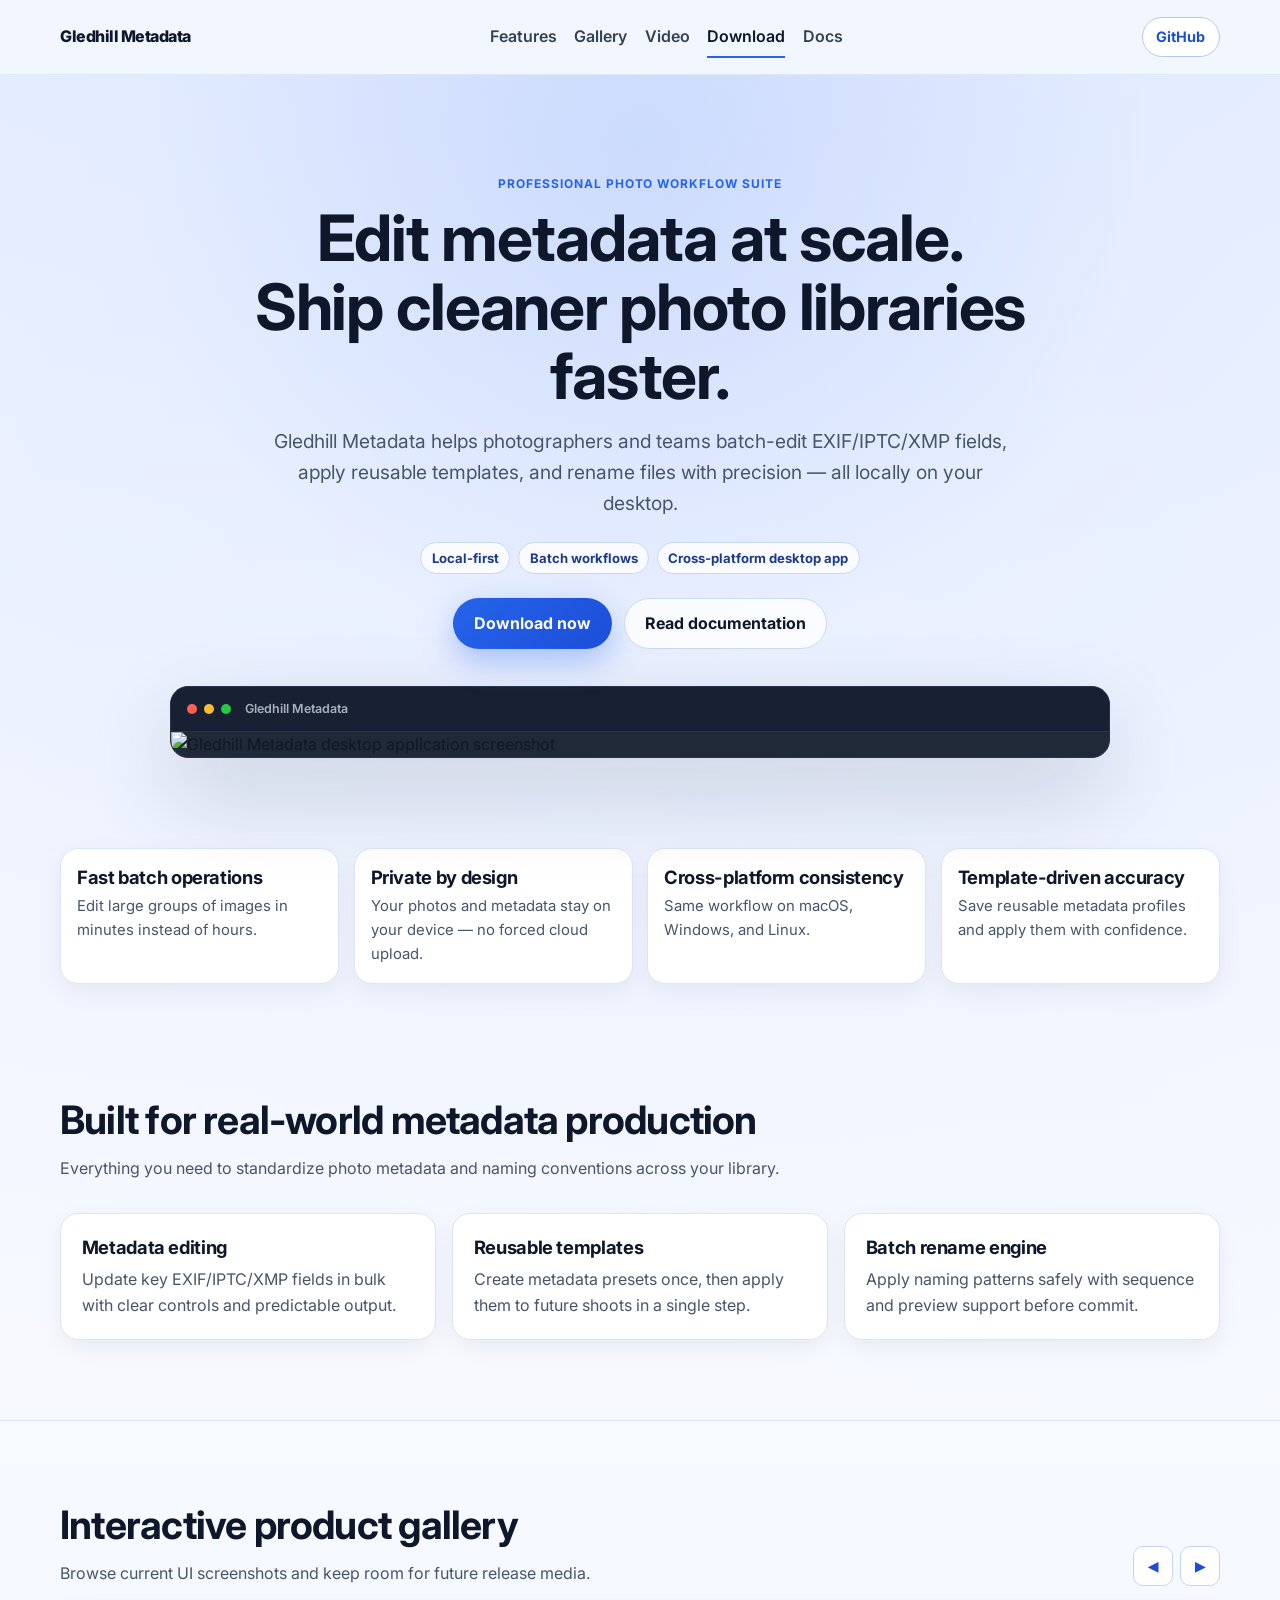
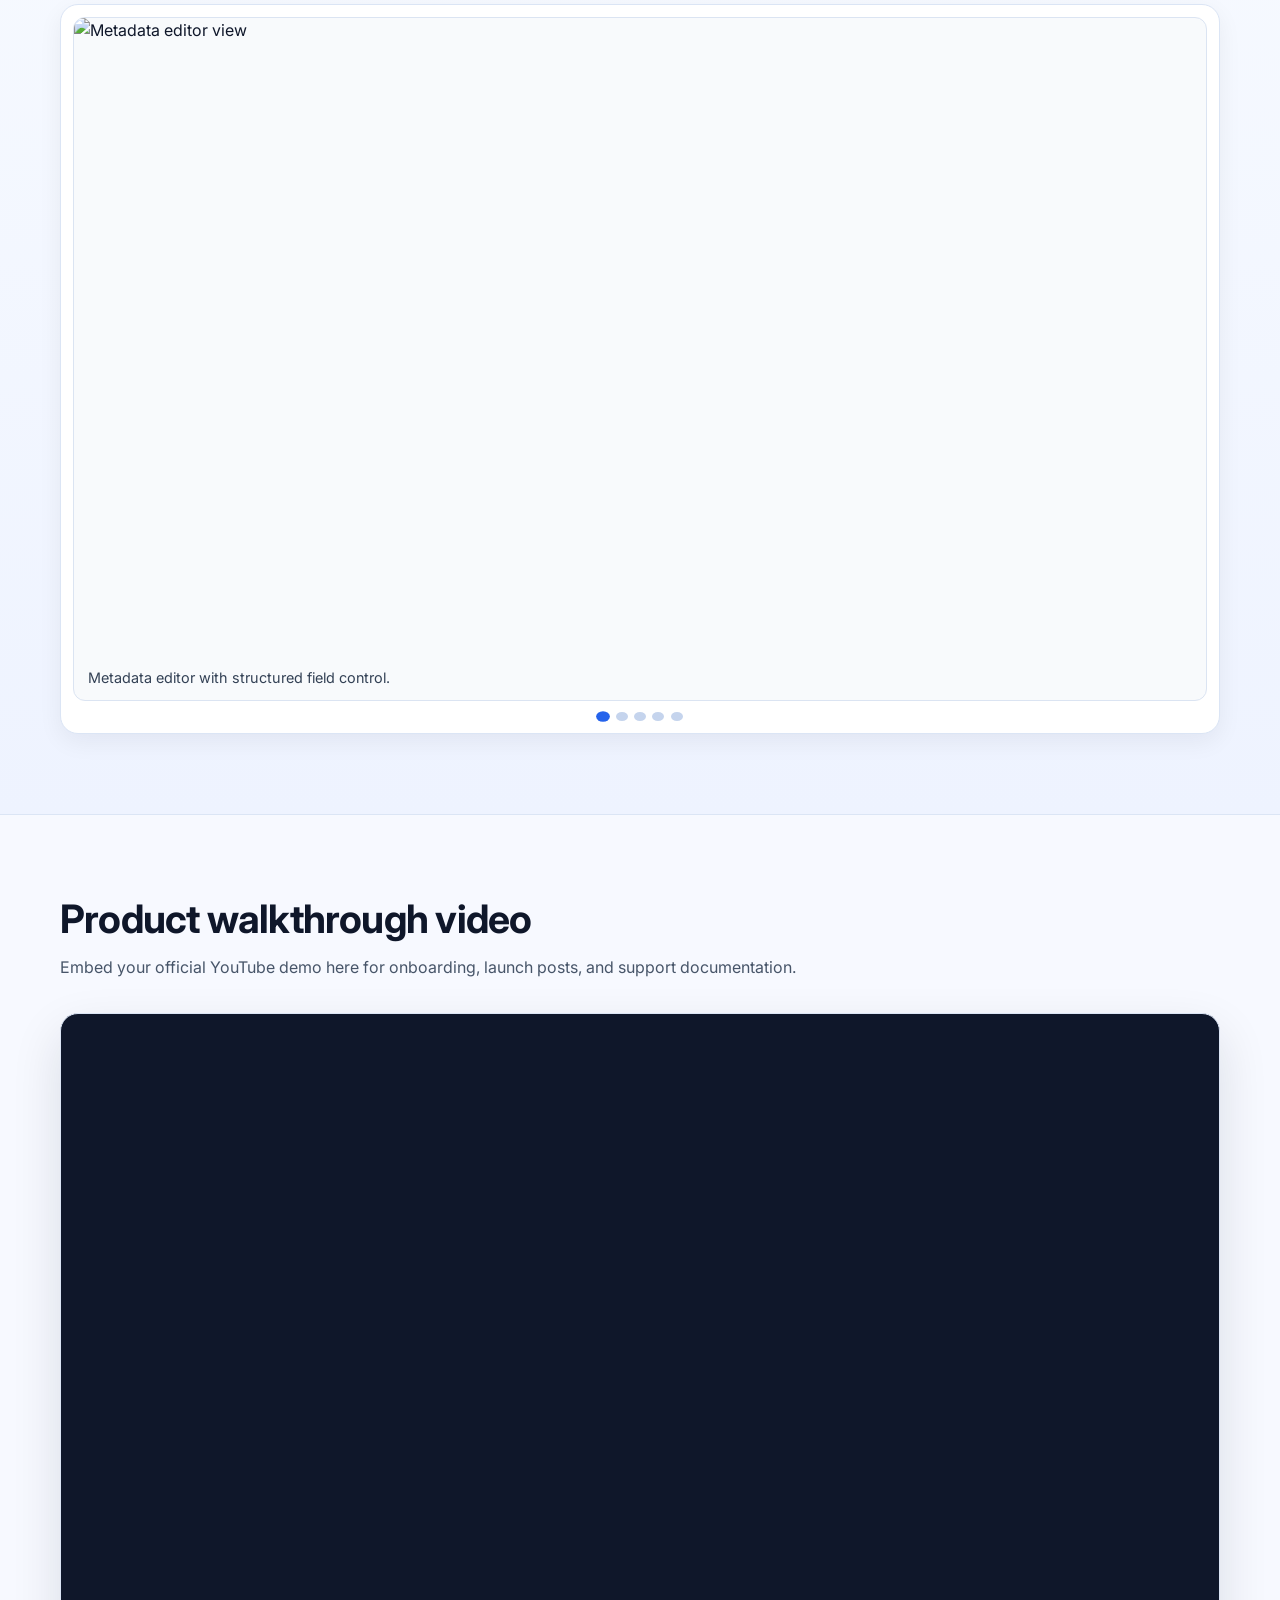
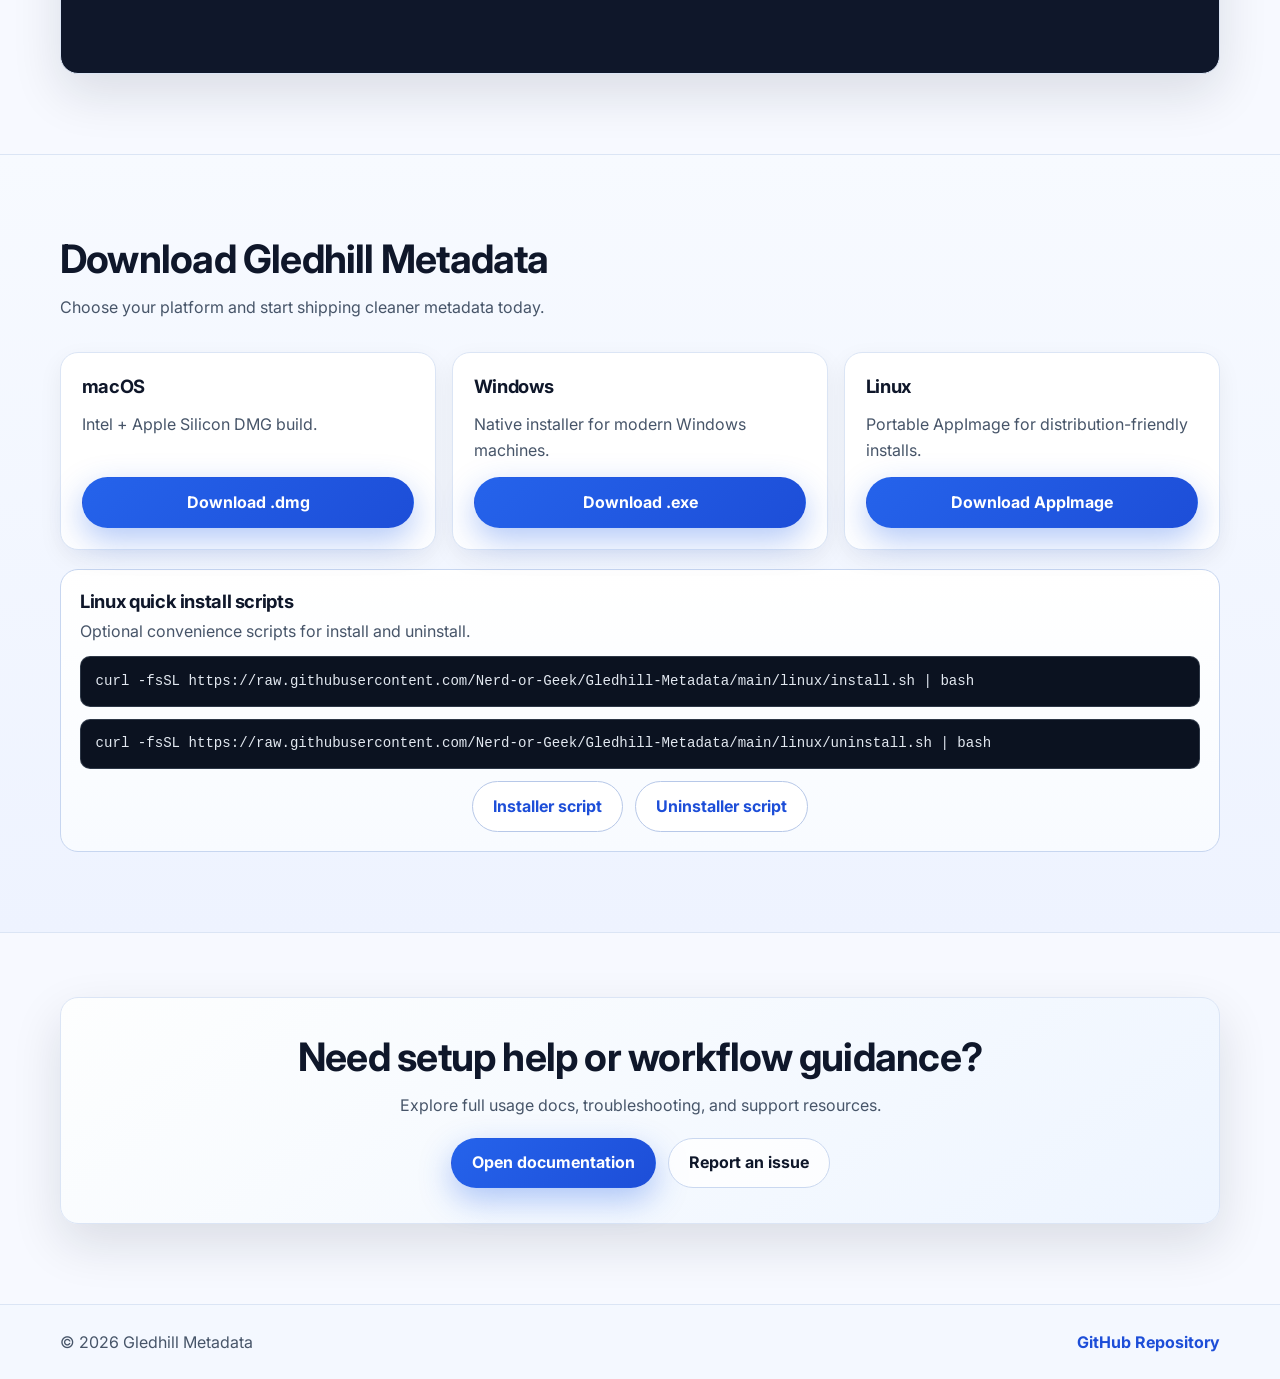
==== index.html @ 779b61c4 "1.6.3" ====
<!doctype html>
<html lang="en">
<head>
  <meta charset="UTF-8" />
  <meta name="viewport" content="width=device-width, initial-scale=1.0" />
  <meta name="description" content="Gledhill Metadata is a premium desktop app to batch edit photo metadata, apply templates, and rename files locally across macOS, Windows, and Linux." />
  <meta name="keywords" content="photo metadata editor, EXIF editor, IPTC, XMP, batch rename, local photo workflow" />
  <meta name="author" content="Gledhill Metadata" />
  <title>Gledhill Metadata — Professional Photo Metadata Workflow</title>
  <meta property="og:title" content="Gledhill Metadata — Professional Photo Metadata Workflow" />
  <meta property="og:description" content="Batch edit metadata, apply reusable templates, and rename photos with confidence. Fast, local-first, and cross-platform." />
  <meta property="og:image" content="https://nerd-or-geek.github.io/Gledhill-Metadata/assets/screenshot-1.PNG" />
  <meta property="og:url" content="https://nerd-or-geek.github.io/Gledhill-Metadata/" />
  <meta property="og:type" content="website" />
  <meta name="twitter:card" content="summary_large_image" />
  <meta name="twitter:title" content="Gledhill Metadata — Professional Photo Metadata Workflow" />
  <meta name="twitter:description" content="Fast batch metadata editing and renaming. No cloud upload. Works locally on your machine." />
  <link rel="canonical" href="https://nerd-or-geek.github.io/Gledhill-Metadata/" />
  <link rel="icon" type="image/x-icon" href="gledhillmetadata/assets/icons/app_logo.ico" />
  <link rel="preconnect" href="https://fonts.googleapis.com" />
  <link rel="preconnect" href="https://fonts.gstatic.com" crossorigin />
  <link href="https://fonts.googleapis.com/css2?family=Inter:wght@400;500;600;700;800&display=swap" rel="stylesheet" />
  <link rel="stylesheet" href="styles.css" />
</head>
<body>
  <header class="site-header">
    <div class="container header-inner">
      <a href="#top" class="brand" aria-label="Gledhill Metadata home">Gledhill Metadata</a>
      <nav class="nav" aria-label="Main navigation">
        <a href="#features">Features</a>
        <a href="#gallery">Gallery</a>
        <a href="#video">Video</a>
        <a href="#download">Download</a>
        <a href="docs.html">Docs</a>
      </nav>
      <a class="btn btn-outline btn-small" href="https://github.com/Nerd-or-Geek/Gledhill-Metadata" target="_blank" rel="noopener noreferrer">GitHub</a>
    </div>
  </header>

  <main id="top">
    <section class="hero">
      <div class="container hero-inner" data-reveal>
        <p class="eyebrow">Professional Photo Workflow Suite</p>
        <h1>Edit metadata at scale.<br/>Ship cleaner photo libraries faster.</h1>
        <p class="hero-tagline">Gledhill Metadata helps photographers and teams batch-edit EXIF/IPTC/XMP fields, apply reusable templates, and rename files with precision — all locally on your desktop.</p>
        <div class="hero-micro-proof" aria-label="Product highlights">
          <span>Local-first</span>
          <span>Batch workflows</span>
          <span>Cross-platform desktop app</span>
        </div>
        <div class="hero-actions">
          <a class="btn btn-primary" href="#download">Download now</a>
          <a class="btn btn-ghost" href="docs.html">Read documentation</a>
        </div>

        <div class="hero-frame" aria-label="Application preview">
          <div class="hero-frame-head">
            <span></span><span></span><span></span>
            <p>Gledhill Metadata</p>
          </div>
          <img src="assets/screenshot-1.PNG" alt="Gledhill Metadata desktop application screenshot" />
        </div>
      </div>
    </section>

    <section class="section trust-band">
      <div class="container trust-grid" data-reveal>
        <article class="trust-card">
          <h3>Fast batch operations</h3>
          <p>Edit large groups of images in minutes instead of hours.</p>
        </article>
        <article class="trust-card">
          <h3>Private by design</h3>
          <p>Your photos and metadata stay on your device — no forced cloud upload.</p>
        </article>
        <article class="trust-card">
          <h3>Cross-platform consistency</h3>
          <p>Same workflow on macOS, Windows, and Linux.</p>
        </article>
        <article class="trust-card">
          <h3>Template-driven accuracy</h3>
          <p>Save reusable metadata profiles and apply them with confidence.</p>
        </article>
      </div>
    </section>

    <section id="features" class="section">
      <div class="container" data-reveal>
        <h2>Built for real-world metadata production</h2>
        <p class="section-intro">Everything you need to standardize photo metadata and naming conventions across your library.</p>
        <div class="grid cards-3">
          <article class="card">
            <h3>Metadata editing</h3>
            <p>Update key EXIF/IPTC/XMP fields in bulk with clear controls and predictable output.</p>
          </article>
          <article class="card">
            <h3>Reusable templates</h3>
            <p>Create metadata presets once, then apply them to future shoots in a single step.</p>
          </article>
          <article class="card">
            <h3>Batch rename engine</h3>
            <p>Apply naming patterns safely with sequence and preview support before commit.</p>
          </article>
        </div>
      </div>
    </section>

    <section id="gallery" class="section section-alt">
      <div class="container" data-reveal>
        <div class="section-heading-row">
          <div>
            <h2>Interactive product gallery</h2>
            <p class="section-intro left">Browse current UI screenshots and keep room for future release media.</p>
          </div>
          <div class="gallery-controls" aria-label="Gallery controls">
            <button class="gallery-nav" type="button" data-gallery-prev aria-label="Previous screenshot">◀</button>
            <button class="gallery-nav" type="button" data-gallery-next aria-label="Next screenshot">▶</button>
          </div>
        </div>

        <div class="gallery" data-gallery>
          <div class="gallery-track" data-gallery-track>
            <figure class="gallery-slide is-active" data-gallery-slide>
              <img src="assets/screenshot-1.PNG" alt="Metadata editor view" loading="lazy" />
              <figcaption>Metadata editor with structured field control.</figcaption>
            </figure>
            <figure class="gallery-slide" data-gallery-slide>
              <img src="assets/screenshot-2.PNG" alt="Batch rename view" loading="lazy" />
              <figcaption>Batch rename workflow with predictable naming output.</figcaption>
            </figure>
            <figure class="gallery-slide" data-gallery-slide>
              <img src="assets/screenshot-3.PNG" alt="Template workflow view" loading="lazy" />
              <figcaption>Template-based metadata application for repeatable results.</figcaption>
            </figure>
            <figure class="gallery-slide" data-gallery-slide>
              <img src="https://placehold.co/1280x720/eef2ff/3b82f6?text=Future+Screenshot+01" alt="Future screenshot placeholder one" loading="lazy" />
              <figcaption>Placeholder: upcoming feature preview.</figcaption>
            </figure>
            <figure class="gallery-slide" data-gallery-slide>
              <img src="https://placehold.co/1280x720/f8fafc/64748b?text=Future+Screenshot+02" alt="Future screenshot placeholder two" loading="lazy" />
              <figcaption>Placeholder: future release notes visual.</figcaption>
            </figure>
          </div>
          <div class="gallery-dots" data-gallery-dots aria-label="Gallery slide indicators"></div>
        </div>
      </div>
    </section>

    <section id="video" class="section">
      <div class="container" data-reveal>
        <h2>Product walkthrough video</h2>
        <p class="section-intro">Embed your official YouTube demo here for onboarding, launch posts, and support documentation.</p>
        <div class="video-frame">
          <iframe
            src="https://www.youtube-nocookie.com/embed/dQw4w9WgXcQ"
            title="Gledhill Metadata video walkthrough"
            loading="lazy"
            allow="accelerometer; autoplay; clipboard-write; encrypted-media; gyroscope; picture-in-picture; web-share"
            referrerpolicy="strict-origin-when-cross-origin"
            allowfullscreen></iframe>
        </div>
      </div>
    </section>

    <section id="download" class="section section-alt">
      <div class="container" data-reveal>
        <h2>Download Gledhill Metadata</h2>
        <p class="section-intro">Choose your platform and start shipping cleaner metadata today.</p>

        <div class="grid download-grid">
          <article class="download-card">
            <h3>macOS</h3>
            <p>Intel + Apple Silicon DMG build.</p>
            <a class="btn btn-primary" href="downloads/Gledhill-studio-mac.dmg" download>Download .dmg</a>
          </article>
          <article class="download-card">
            <h3>Windows</h3>
            <p>Native installer for modern Windows machines.</p>
            <a class="btn btn-primary" href="downloads/Gledhill-Metadata-windows.exe" download>Download .exe</a>
          </article>
          <article class="download-card">
            <h3>Linux</h3>
            <p>Portable AppImage for distribution-friendly installs.</p>
            <a class="btn btn-primary" href="downloads/Gledhill_Metadata-x86_64.AppImage" download>Download AppImage</a>
          </article>
        </div>

        <div class="linux-install-box">
          <h3>Linux quick install scripts</h3>
          <p>Optional convenience scripts for install and uninstall.</p>
          <pre class="code-block"><code>curl -fsSL https://raw.githubusercontent.com/Nerd-or-Geek/Gledhill-Metadata/main/linux/install.sh | bash</code></pre>
          <pre class="code-block"><code>curl -fsSL https://raw.githubusercontent.com/Nerd-or-Geek/Gledhill-Metadata/main/linux/uninstall.sh | bash</code></pre>
          <div class="hero-actions">
            <a class="btn btn-outline" href="https://raw.githubusercontent.com/Nerd-or-Geek/Gledhill-Metadata/main/linux/install.sh" target="_blank" rel="noopener noreferrer">Installer script</a>
            <a class="btn btn-outline" href="https://raw.githubusercontent.com/Nerd-or-Geek/Gledhill-Metadata/main/linux/uninstall.sh" target="_blank" rel="noopener noreferrer">Uninstaller script</a>
          </div>
        </div>
      </div>
    </section>

    <section class="section cta-section">
      <div class="container cta-inner" data-reveal>
        <h2>Need setup help or workflow guidance?</h2>
        <p>Explore full usage docs, troubleshooting, and support resources.</p>
        <div class="hero-actions">
          <a class="btn btn-primary" href="docs.html">Open documentation</a>
          <a class="btn btn-ghost" href="https://github.com/Nerd-or-Geek/Gledhill-Metadata/issues" target="_blank" rel="noopener noreferrer">Report an issue</a>
        </div>
      </div>
    </section>
  </main>

  <footer class="site-footer">
    <div class="container footer-inner">
      <p>&copy; <span id="year"></span> Gledhill Metadata</p>
      <a href="https://github.com/Nerd-or-Geek/Gledhill-Metadata" target="_blank" rel="noopener noreferrer">GitHub Repository</a>
    </div>
  </footer>

  <script src="script.js"></script>
</body>
</html>
---- styles.css ----
:root {
  --bg: #f7f9ff;
  --bg-alt: #eef3ff;
  --surface: #ffffff;
  --surface-soft: #f8fbff;
  --text: #0f172a;
  --muted: #475569;
  --primary: #2563eb;
  --primary-hover: #1d4ed8;
  --ring: rgba(37, 99, 235, 0.3);
  --border: #dbe5f5;
  --shadow-sm: 0 8px 24px rgba(15, 23, 42, 0.06);
  --shadow: 0 20px 50px rgba(15, 23, 42, 0.12);
  --shadow-lg: 0 36px 90px rgba(15, 23, 42, 0.16);
  --radius: 18px;
  --radius-sm: 12px;
  --container: 1160px;
}

* {
  box-sizing: border-box;
}

html,
body {
  margin: 0;
  padding: 0;
}

html {
  scroll-behavior: smooth;
}

body {
  font-family: Inter, -apple-system, BlinkMacSystemFont, "Segoe UI", Roboto, Arial, sans-serif;
  background: radial-gradient(circle at 20% -10%, #dce7ff 0, transparent 35%),
    radial-gradient(circle at 90% 0%, #e8efff 0, transparent 30%),
    var(--bg);
  color: var(--text);
  line-height: 1.6;
}

a {
  color: inherit;
  text-decoration: none;
}

a:focus-visible,
button:focus-visible {
  outline: 3px solid var(--ring);
  outline-offset: 2px;
}

img {
  max-width: 100%;
  display: block;
}

.container {
  width: min(var(--container), calc(100% - 2rem));
  margin: 0 auto;
}

.section {
  padding: 5rem 0;
}

.section-alt {
  background: linear-gradient(180deg, #f7faff 0%, #eef3ff 100%);
  border-block: 1px solid var(--border);
}

.eyebrow {
  margin: 0 0 0.6rem;
  color: var(--primary);
  font-weight: 700;
  text-transform: uppercase;
  letter-spacing: 0.08em;
  font-size: 0.75rem;
}

h1,
h2,
h3 {
  margin: 0;
  letter-spacing: -0.02em;
}

h1 {
  font-size: clamp(2.2rem, 5.5vw, 4rem);
  line-height: 1.08;
}

h2 {
  font-size: clamp(1.7rem, 3.6vw, 2.45rem);
  line-height: 1.2;
  margin-bottom: 0.8rem;
}

h3 {
  font-size: 1.15rem;
  line-height: 1.35;
}

p {
  margin: 0;
  color: var(--muted);
}

.section-intro {
  max-width: 760px;
  margin: 0 0 2rem;
}

.section-intro.left {
  margin-bottom: 0;
}

.site-header {
  position: sticky;
  top: 0;
  z-index: 40;
  backdrop-filter: blur(10px);
  background: rgba(247, 249, 255, 0.78);
  border-bottom: 1px solid rgba(219, 229, 245, 0.85);
}

.header-inner {
  min-height: 74px;
  display: flex;
  align-items: center;
  justify-content: space-between;
  gap: 1rem;
}

.brand {
  font-weight: 800;
  letter-spacing: -0.03em;
}

.nav {
  display: flex;
  align-items: center;
  gap: 1.1rem;
}

.nav a {
  position: relative;
  color: #334155;
  font-weight: 600;
  padding: 0.4rem 0;
}

.nav a::after {
  content: "";
  position: absolute;
  left: 0;
  right: 0;
  bottom: -2px;
  height: 2px;
  background: var(--primary);
  transform: scaleX(0);
  transform-origin: left;
  transition: transform 0.25s ease;
}

.nav a:hover,
.nav a.active {
  color: #0f172a;
}

.nav a:hover::after,
.nav a.active::after {
  transform: scaleX(1);
}

.btn {
  border: 1px solid transparent;
  border-radius: 999px;
  display: inline-flex;
  align-items: center;
  justify-content: center;
  gap: 0.45rem;
  font-weight: 700;
  cursor: pointer;
  transition: transform 0.2s ease, box-shadow 0.25s ease, background 0.25s ease, color 0.25s ease, border-color 0.25s ease;
}

.btn:hover {
  transform: translateY(-2px);
}

.btn:active {
  transform: translateY(0);
}

.btn-primary,
.btn-ghost,
.btn-outline {
  min-height: 44px;
  padding: 0.72rem 1.25rem;
}

.btn-primary {
  color: #fff;
  background: linear-gradient(135deg, #2563eb 0%, #1d4ed8 100%);
  box-shadow: 0 12px 32px rgba(37, 99, 235, 0.35);
}

.btn-primary:hover {
  box-shadow: 0 20px 36px rgba(37, 99, 235, 0.42);
}

.btn-ghost {
  color: #0f172a;
  border-color: #cad8f0;
  background: rgba(255, 255, 255, 0.8);
}

.btn-ghost:hover {
  border-color: #9db7e8;
  background: #fff;
}

.btn-outline {
  color: #1d4ed8;
  border-color: #b7c8e8;
  background: #fff;
}

.btn-outline:hover {
  border-color: #8aacdf;
  background: #f7faff;
}

.btn-small {
  min-height: 36px;
  padding: 0.45rem 0.85rem;
  font-size: 0.9rem;
}

.hero {
  padding: 6.2rem 0 4.2rem;
  position: relative;
}

.hero::before {
  content: "";
  position: absolute;
  inset: 0;
  background: radial-gradient(circle at 50% 10%, rgba(37, 99, 235, 0.12) 0%, transparent 55%);
  pointer-events: none;
}

.hero-inner {
  position: relative;
  z-index: 1;
  text-align: center;
  max-width: 940px;
}

.hero-tagline {
  margin: 1rem auto 1.5rem;
  max-width: 760px;
  font-size: clamp(1rem, 2vw, 1.2rem);
}

.hero-micro-proof {
  display: flex;
  justify-content: center;
  flex-wrap: wrap;
  gap: 0.5rem;
  margin-bottom: 1.5rem;
}

.hero-micro-proof span {
  border: 1px solid #c9d8f2;
  border-radius: 999px;
  background: rgba(255, 255, 255, 0.78);
  color: #1e3a8a;
  font-size: 0.82rem;
  font-weight: 700;
  padding: 0.28rem 0.65rem;
}

.hero-actions {
  display: flex;
  flex-wrap: wrap;
  justify-content: center;
  gap: 0.75rem;
}

.hero-frame {
  margin-top: 2.3rem;
  border: 1px solid #2a3347;
  border-radius: var(--radius);
  overflow: hidden;
  box-shadow: var(--shadow-lg);
  background: #1f2937;
  text-align: left;
}

.hero-frame-head {
  display: flex;
  align-items: center;
  gap: 0.45rem;
  padding: 0.75rem 1rem;
  background: #182133;
  border-bottom: 1px solid rgba(255, 255, 255, 0.08);
}

.hero-frame-head span {
  width: 10px;
  height: 10px;
  border-radius: 50%;
}

.hero-frame-head span:nth-child(1) { background: #ff5f57; }
.hero-frame-head span:nth-child(2) { background: #febc2e; }
.hero-frame-head span:nth-child(3) { background: #28c840; }

.hero-frame-head p {
  margin-left: 0.4rem;
  color: rgba(226, 232, 240, 0.72);
  font-size: 0.78rem;
  font-weight: 600;
}

.trust-band {
  padding-top: 1.4rem;
  padding-bottom: 2rem;
}

.trust-grid {
  display: grid;
  grid-template-columns: repeat(4, minmax(0, 1fr));
  gap: 0.9rem;
}

.trust-card,
.card,
.download-card,
.doc-card,
.doc-section,
.doc-sidebar {
  background: var(--surface);
  border: 1px solid var(--border);
  border-radius: var(--radius);
  box-shadow: var(--shadow-sm);
}

.trust-card {
  padding: 1rem;
}

.trust-card p {
  margin-top: 0.35rem;
  font-size: 0.93rem;
}

.grid {
  display: grid;
  gap: 1rem;
}

.cards-3 {
  grid-template-columns: repeat(3, minmax(0, 1fr));
}

.card {
  padding: 1.3rem;
  transition: transform 0.25s ease, box-shadow 0.25s ease;
}

.card:hover {
  transform: translateY(-4px);
  box-shadow: var(--shadow);
}

.card p {
  margin-top: 0.45rem;
}

.section-heading-row {
  display: flex;
  align-items: flex-end;
  justify-content: space-between;
  gap: 1rem;
  margin-bottom: 1.1rem;
}

.gallery-controls {
  display: flex;
  gap: 0.45rem;
}

.gallery-nav {
  width: 40px;
  height: 40px;
  border-radius: 10px;
  border: 1px solid #c6d5ef;
  background: #fff;
  color: #1d4ed8;
  font-weight: 800;
  cursor: pointer;
  transition: background 0.2s ease, transform 0.2s ease;
}

.gallery-nav:hover {
  background: #eef4ff;
  transform: translateY(-1px);
}

.gallery {
  border: 1px solid var(--border);
  border-radius: var(--radius);
  padding: 0.75rem;
  background: #fff;
  box-shadow: var(--shadow-sm);
}

.gallery-track {
  position: relative;
  min-height: 280px;
}

.gallery-slide {
  margin: 0;
  display: none;
  border-radius: calc(var(--radius) - 6px);
  overflow: hidden;
  background: #f8fafc;
  border: 1px solid #dbe4f2;
}

.gallery-slide.is-active {
  display: block;
  animation: fadeSlideIn 0.45s ease;
}

.gallery-slide img {
  width: 100%;
  aspect-ratio: 16 / 9;
  object-fit: cover;
}

.gallery-slide figcaption {
  padding: 0.7rem 0.9rem;
  font-size: 0.9rem;
  color: #334155;
}

.gallery-dots {
  display: flex;
  justify-content: center;
  flex-wrap: wrap;
  gap: 0.4rem;
  margin-top: 0.7rem;
}

.gallery-dot {
  width: 9px;
  height: 9px;
  border-radius: 50%;
  border: none;
  background: #c5d4ed;
  cursor: pointer;
  transition: transform 0.2s ease, background 0.2s ease;
}

.gallery-dot.is-active {
  background: #2563eb;
  transform: scale(1.15);
}

.video-frame {
  border: 1px solid var(--border);
  border-radius: var(--radius);
  overflow: hidden;
  box-shadow: var(--shadow);
  background: #0f172a;
}

.video-frame iframe {
  width: 100%;
  aspect-ratio: 16 / 9;
  border: 0;
}

.download-grid {
  grid-template-columns: repeat(3, minmax(0, 1fr));
  margin-bottom: 1.2rem;
}

.download-card {
  padding: 1.3rem;
  display: flex;
  flex-direction: column;
  gap: 0.85rem;
}

.download-card .btn {
  margin-top: auto;
}

.linux-install-box {
  border: 1px solid #c7d6f0;
  background: linear-gradient(180deg, #ffffff 0%, #f8fbff 100%);
  border-radius: var(--radius);
  padding: 1.2rem;
}

.linux-install-box h3 {
  margin-bottom: 0.3rem;
}

.code-block {
  margin: 0.75rem 0;
  padding: 0.8rem 0.9rem;
  border-radius: 10px;
  background: #0b1220;
  color: #e2e8f0;
  overflow-x: auto;
  border: 1px solid rgba(148, 163, 184, 0.25);
}

.code-block code {
  font-family: ui-monospace, SFMono-Regular, Menlo, Monaco, Consolas, "Liberation Mono", "Courier New", monospace;
  font-size: 0.88rem;
}

.cta-section {
  padding-top: 4rem;
}

.cta-inner {
  text-align: center;
  border: 1px solid var(--border);
  border-radius: var(--radius);
  background: linear-gradient(145deg, #fdfefe 0%, #eef5ff 100%);
  box-shadow: var(--shadow);
  padding: 2.2rem 1.2rem;
}

.cta-inner p {
  max-width: 680px;
  margin: 0.45rem auto 1.2rem;
}

.doc-hero {
  padding: 5.8rem 0 3.4rem;
  position: relative;
}

.doc-hero::before {
  content: "";
  position: absolute;
  inset: 0;
  background: radial-gradient(circle at 70% 0%, rgba(37, 99, 235, 0.11) 0%, transparent 50%);
  pointer-events: none;
}

.doc-hero-inner {
  max-width: 900px;
  text-align: center;
  position: relative;
  z-index: 1;
}

.doc-layout {
  display: grid;
  grid-template-columns: 260px minmax(0, 1fr);
  gap: 1.4rem;
  align-items: start;
}

.doc-sidebar {
  position: sticky;
  top: 92px;
  padding: 0.9rem;
}

.doc-sidebar nav {
  display: grid;
  gap: 0.35rem;
}

.doc-sidebar a {
  border-radius: 10px;
  padding: 0.5rem 0.65rem;
  color: #334155;
  font-weight: 600;
  transition: background 0.2s ease, color 0.2s ease;
}

.doc-sidebar a:hover {
  background: #ecf3ff;
  color: #1d4ed8;
}

.doc-content {
  display: grid;
  gap: 1rem;
}

.doc-section {
  padding: 1.5rem;
  scroll-margin-top: 92px;
}

.doc-section > p {
  margin-bottom: 1rem;
}

.doc-grid {
  display: grid;
  grid-template-columns: repeat(2, minmax(0, 1fr));
  gap: 0.8rem;
}

.doc-card {
  padding: 1rem;
}

.doc-card p {
  margin-top: 0.35rem;
}

.doc-callout {
  margin-top: 1rem;
  border: 1px solid #c5d7f5;
  border-left: 4px solid #2563eb;
  border-radius: 10px;
  background: #eff5ff;
  padding: 0.85rem 0.9rem;
}

.doc-steps,
.doc-list {
  margin: 0.9rem 0 0;
  padding-left: 1.2rem;
  color: #334155;
}

.doc-steps li,
.doc-list li {
  margin-bottom: 0.42rem;
}

.doc-media-grid {
  display: grid;
  grid-template-columns: repeat(3, minmax(0, 1fr));
  gap: 0.75rem;
}

.doc-media-item {
  margin: 0;
  border: 1px solid #d5e1f4;
  border-radius: 12px;
  overflow: hidden;
  background: #fff;
  transition: transform 0.2s ease, box-shadow 0.25s ease;
}

.doc-media-item:hover {
  transform: translateY(-2px);
  box-shadow: var(--shadow-sm);
}

.doc-media-item img {
  width: 100%;
  aspect-ratio: 16 / 10;
  object-fit: cover;
}

.doc-faq {
  margin-top: 0.7rem;
  border: 1px solid #d5e1f4;
  border-radius: 12px;
  background: #f9fbff;
  padding: 0.9rem;
}

.doc-faq summary {
  cursor: pointer;
  font-weight: 700;
  color: #0f172a;
}

.doc-faq p {
  margin-top: 0.65rem;
}

.site-footer {
  border-top: 1px solid var(--border);
  background: #f4f8ff;
}

.footer-inner {
  min-height: 74px;
  display: flex;
  align-items: center;
  justify-content: space-between;
  gap: 1rem;
}

.footer-inner a {
  color: #1d4ed8;
  font-weight: 700;
}

[data-reveal] {
  opacity: 0;
  transform: translateY(24px);
  transition: opacity 0.55s ease, transform 0.55s ease;
}

[data-reveal].is-visible {
  opacity: 1;
  transform: translateY(0);
}

@keyframes fadeSlideIn {
  from {
    opacity: 0;
    transform: translateX(10px);
  }
  to {
    opacity: 1;
    transform: translateX(0);
  }
}

@media (max-width: 1050px) {
  .cards-3,
  .download-grid,
  .doc-media-grid {
    grid-template-columns: repeat(2, minmax(0, 1fr));
  }

  .trust-grid {
    grid-template-columns: repeat(2, minmax(0, 1fr));
  }
}

@media (max-width: 900px) {
  .doc-layout {
    grid-template-columns: 1fr;
  }

  .doc-sidebar {
    position: static;
  }

  .doc-sidebar nav {
    grid-template-columns: repeat(2, minmax(0, 1fr));
  }

  .section-heading-row {
    flex-direction: column;
    align-items: flex-start;
  }
}

@media (max-width: 760px) {
  .header-inner {
    flex-wrap: wrap;
    justify-content: center;
    padding: 0.9rem 0;
    min-height: auto;
  }

  .nav {
    flex-wrap: wrap;
    justify-content: center;
    width: 100%;
  }

  .section {
    padding: 3.6rem 0;
  }

  .cards-3,
  .download-grid,
  .trust-grid,
  .doc-grid,
  .doc-media-grid,
  .doc-sidebar nav {
    grid-template-columns: 1fr;
  }

  .hero {
    padding-top: 5rem;
  }

  .hero-tagline {
    max-width: 95%;
  }

  .cta-inner {
    padding: 1.7rem 1rem;
  }

  .footer-inner {
    flex-direction: column;
    justify-content: center;
    min-height: auto;
    padding: 0.8rem 0;
  }
}

@media (prefers-reduced-motion: reduce) {
  *,
  *::before,
  *::after {
    animation-duration: 0.01ms !important;
    animation-iteration-count: 1 !important;
    transition-duration: 0.01ms !important;
    scroll-behavior: auto !important;
  }

  [data-reveal] {
    opacity: 1;
    transform: none;
  }
}
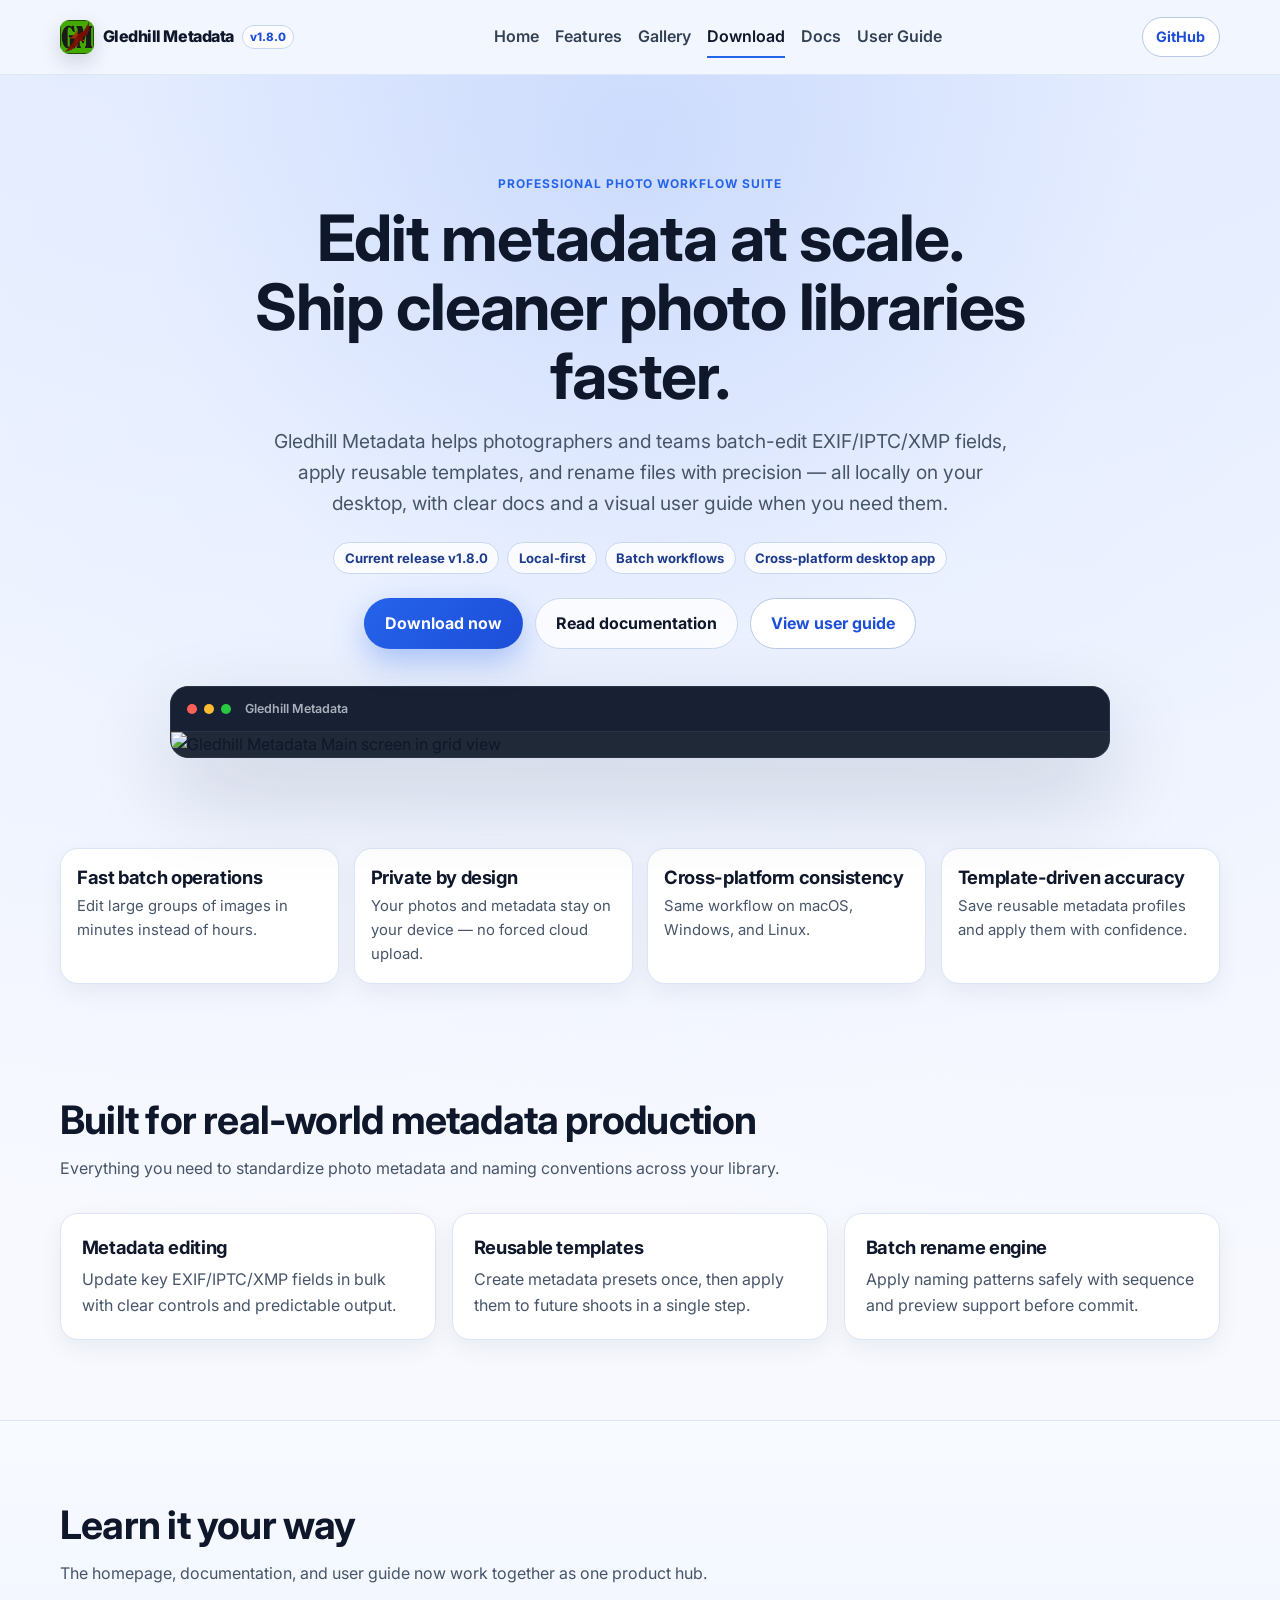
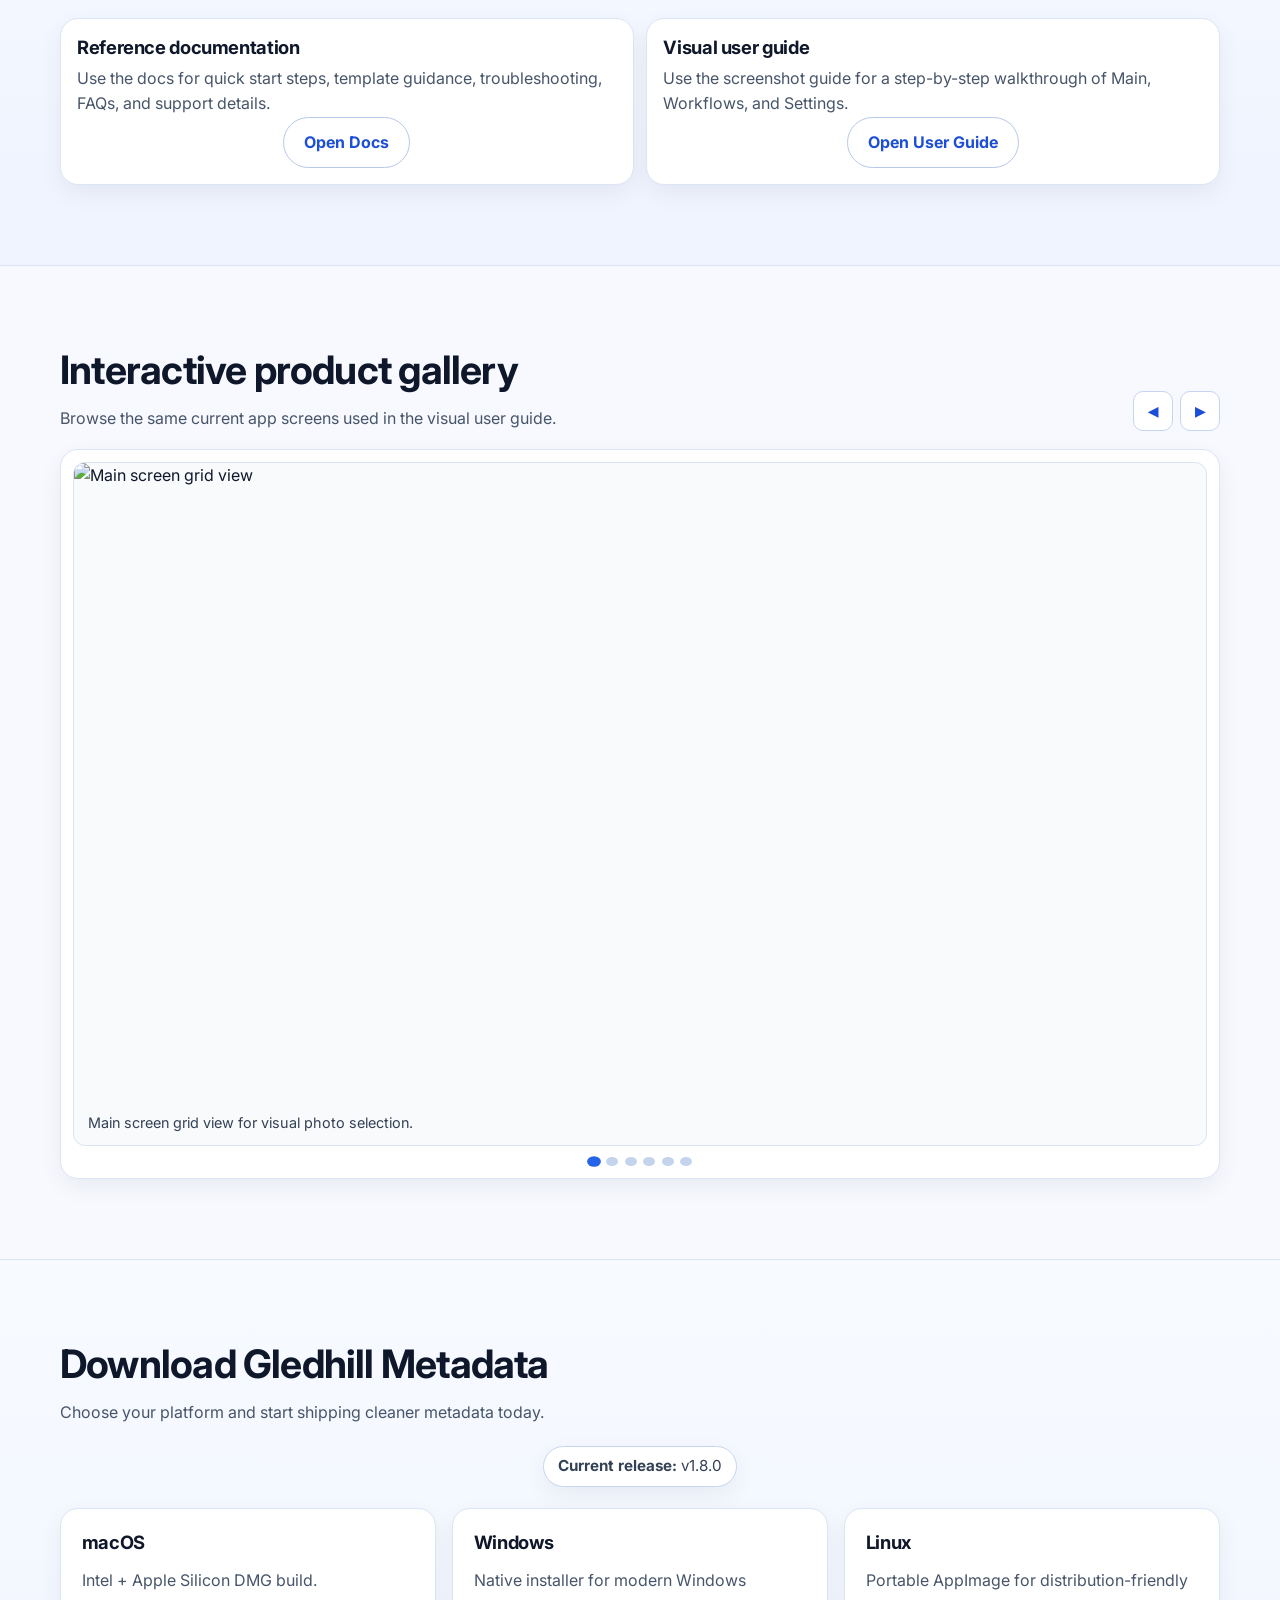
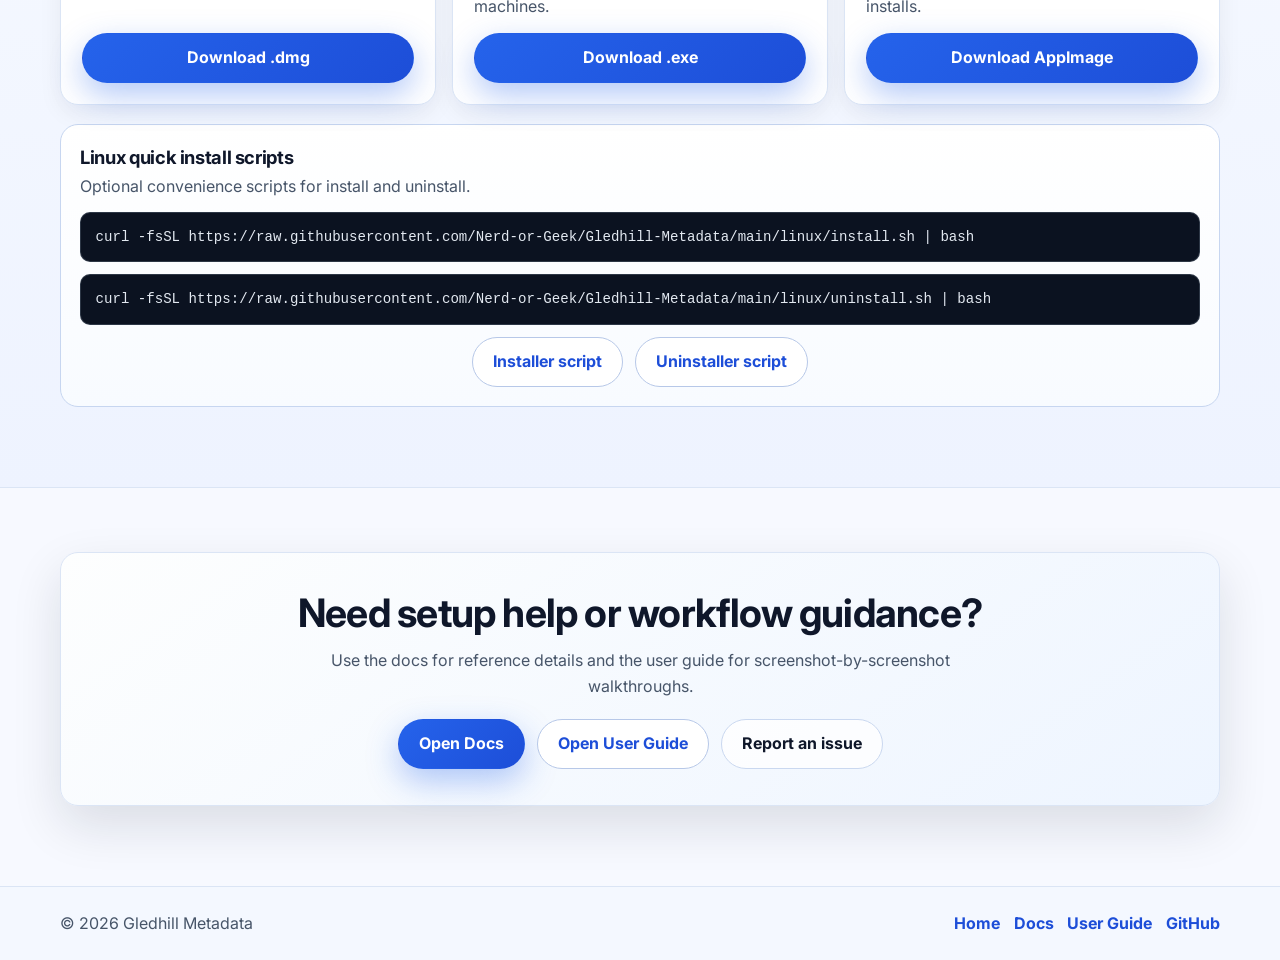
==== commit 3f9e5f53: "1.8.0 Updated documentation, added User Guide, Q&A, logo, version number and made things consistent " ====
--- a/index.html
+++ b/index.html
@@ -9,7 +9,7 @@
   <title>Gledhill Metadata — Professional Photo Metadata Workflow</title>
   <meta property="og:title" content="Gledhill Metadata — Professional Photo Metadata Workflow" />
   <meta property="og:description" content="Batch edit metadata, apply reusable templates, and rename photos with confidence. Fast, local-first, and cross-platform." />
-  <meta property="og:image" content="https://nerd-or-geek.github.io/Gledhill-Metadata/assets/screenshot-1.PNG" />
+  <meta property="og:image" content="https://nerd-or-geek.github.io/Gledhill-Metadata/assets/screenshots/user-guide/02-GM-main-screen-Grid-view.png" />
   <meta property="og:url" content="https://nerd-or-geek.github.io/Gledhill-Metadata/" />
   <meta property="og:type" content="website" />
   <meta name="twitter:card" content="summary_large_image" />
@@ -25,13 +25,18 @@
 <body>
   <header class="site-header">
     <div class="container header-inner">
-      <a href="#top" class="brand" aria-label="Gledhill Metadata home">Gledhill Metadata</a>
+      <a href="#top" class="brand" aria-label="Gledhill Metadata home">
+        <img class="brand-logo" src="assets/app_logo-web.png" alt="" aria-hidden="true" />
+        <span>Gledhill Metadata</span>
+        <span class="brand-version">v1.8.0</span>
+      </a>
       <nav class="nav" aria-label="Main navigation">
+        <a href="#top">Home</a>
         <a href="#features">Features</a>
         <a href="#gallery">Gallery</a>
-        <a href="#video">Video</a>
         <a href="#download">Download</a>
         <a href="docs.html">Docs</a>
+        <a href="user-guide.html">User Guide</a>
       </nav>
       <a class="btn btn-outline btn-small" href="https://github.com/Nerd-or-Geek/Gledhill-Metadata" target="_blank" rel="noopener noreferrer">GitHub</a>
     </div>
@@ -42,8 +47,9 @@
       <div class="container hero-inner" data-reveal>
         <p class="eyebrow">Professional Photo Workflow Suite</p>
         <h1>Edit metadata at scale.<br/>Ship cleaner photo libraries faster.</h1>
-        <p class="hero-tagline">Gledhill Metadata helps photographers and teams batch-edit EXIF/IPTC/XMP fields, apply reusable templates, and rename files with precision — all locally on your desktop.</p>
+        <p class="hero-tagline">Gledhill Metadata helps photographers and teams batch-edit EXIF/IPTC/XMP fields, apply reusable templates, and rename files with precision — all locally on your desktop, with clear docs and a visual user guide when you need them.</p>
         <div class="hero-micro-proof" aria-label="Product highlights">
+          <span>Current release v1.8.0</span>
           <span>Local-first</span>
           <span>Batch workflows</span>
           <span>Cross-platform desktop app</span>
@@ -51,6 +57,7 @@
         <div class="hero-actions">
           <a class="btn btn-primary" href="#download">Download now</a>
           <a class="btn btn-ghost" href="docs.html">Read documentation</a>
+          <a class="btn btn-outline" href="user-guide.html">View user guide</a>
         </div>
 
         <div class="hero-frame" aria-label="Application preview">
@@ -58,7 +65,7 @@
             <span></span><span></span><span></span>
             <p>Gledhill Metadata</p>
           </div>
-          <img src="assets/screenshot-1.PNG" alt="Gledhill Metadata desktop application screenshot" />
+          <img src="assets/screenshots/user-guide/02-GM-main-screen-Grid-view.png" alt="Gledhill Metadata Main screen in grid view" />
         </div>
       </div>
     </section>
@@ -105,12 +112,35 @@
       </div>
     </section>
 
-    <section id="gallery" class="section section-alt">
+    <section class="section section-alt">
+      <div class="container" data-reveal>
+        <h2>Learn it your way</h2>
+        <p class="section-intro">The homepage, documentation, and user guide now work together as one product hub.</p>
+        <div class="doc-grid">
+          <article class="doc-card">
+            <h3>Reference documentation</h3>
+            <p>Use the docs for quick start steps, template guidance, troubleshooting, FAQs, and support details.</p>
+            <div class="hero-actions">
+              <a class="btn btn-outline" href="docs.html">Open Docs</a>
+            </div>
+          </article>
+          <article class="doc-card">
+            <h3>Visual user guide</h3>
+            <p>Use the screenshot guide for a step-by-step walkthrough of Main, Workflows, and Settings.</p>
+            <div class="hero-actions">
+              <a class="btn btn-outline" href="user-guide.html">Open User Guide</a>
+            </div>
+          </article>
+        </div>
+      </div>
+    </section>
+
+    <section id="gallery" class="section">
       <div class="container" data-reveal>
         <div class="section-heading-row">
           <div>
             <h2>Interactive product gallery</h2>
-            <p class="section-intro left">Browse current UI screenshots and keep room for future release media.</p>
+            <p class="section-intro left">Browse the same current app screens used in the visual user guide.</p>
           </div>
           <div class="gallery-controls" aria-label="Gallery controls">
             <button class="gallery-nav" type="button" data-gallery-prev aria-label="Previous screenshot">◀</button>
@@ -121,43 +151,31 @@
         <div class="gallery" data-gallery>
           <div class="gallery-track" data-gallery-track>
             <figure class="gallery-slide is-active" data-gallery-slide>
-              <img src="assets/screenshot-1.PNG" alt="Metadata editor view" loading="lazy" />
-              <figcaption>Metadata editor with structured field control.</figcaption>
-            </figure>
-            <figure class="gallery-slide" data-gallery-slide>
-              <img src="assets/screenshot-2.PNG" alt="Batch rename view" loading="lazy" />
-              <figcaption>Batch rename workflow with predictable naming output.</figcaption>
-            </figure>
-            <figure class="gallery-slide" data-gallery-slide>
-              <img src="assets/screenshot-3.PNG" alt="Template workflow view" loading="lazy" />
-              <figcaption>Template-based metadata application for repeatable results.</figcaption>
-            </figure>
-            <figure class="gallery-slide" data-gallery-slide>
-              <img src="https://placehold.co/1280x720/eef2ff/3b82f6?text=Future+Screenshot+01" alt="Future screenshot placeholder one" loading="lazy" />
-              <figcaption>Placeholder: upcoming feature preview.</figcaption>
-            </figure>
-            <figure class="gallery-slide" data-gallery-slide>
-              <img src="https://placehold.co/1280x720/f8fafc/64748b?text=Future+Screenshot+02" alt="Future screenshot placeholder two" loading="lazy" />
-              <figcaption>Placeholder: future release notes visual.</figcaption>
+              <img src="assets/screenshots/user-guide/02-GM-main-screen-Grid-view.png" alt="Main screen grid view" loading="lazy" />
+              <figcaption>Main screen grid view for visual photo selection.</figcaption>
+            </figure>
+            <figure class="gallery-slide" data-gallery-slide>
+              <img src="assets/screenshots/user-guide/03-GM-main-screen-list-view.png" alt="Main screen list view" loading="lazy" />
+              <figcaption>List view for compact filename-focused review.</figcaption>
+            </figure>
+            <figure class="gallery-slide" data-gallery-slide>
+              <img src="assets/screenshots/user-guide/04-GM-main-screen-Rename-preview.png" alt="Rename preview on the Main screen" loading="lazy" />
+              <figcaption>Rename preview before committing changes.</figcaption>
+            </figure>
+            <figure class="gallery-slide" data-gallery-slide>
+              <img src="assets/screenshots/user-guide/05-GM-workflow-screen-metadata-view.png" alt="Metadata workflows screen" loading="lazy" />
+              <figcaption>Metadata workflows with favorite and default templates.</figcaption>
+            </figure>
+            <figure class="gallery-slide" data-gallery-slide>
+              <img src="assets/screenshots/user-guide/07-GM-workflow-screen-rename-view.png" alt="Rename workflows screen" loading="lazy" />
+              <figcaption>Rename workflows for reusable naming conventions.</figcaption>
+            </figure>
+            <figure class="gallery-slide" data-gallery-slide>
+              <img src="assets/screenshots/user-guide/09-GM-settings-screen.png" alt="Settings screen" loading="lazy" />
+              <figcaption>Settings for layout, shortcuts, safety, and updates.</figcaption>
             </figure>
           </div>
           <div class="gallery-dots" data-gallery-dots aria-label="Gallery slide indicators"></div>
-        </div>
-      </div>
-    </section>
-
-    <section id="video" class="section">
-      <div class="container" data-reveal>
-        <h2>Product walkthrough video</h2>
-        <p class="section-intro">Embed your official YouTube demo here for onboarding, launch posts, and support documentation.</p>
-        <div class="video-frame">
-          <iframe
-            src="https://www.youtube-nocookie.com/embed/dQw4w9WgXcQ"
-            title="Gledhill Metadata video walkthrough"
-            loading="lazy"
-            allow="accelerometer; autoplay; clipboard-write; encrypted-media; gyroscope; picture-in-picture; web-share"
-            referrerpolicy="strict-origin-when-cross-origin"
-            allowfullscreen></iframe>
         </div>
       </div>
     </section>
@@ -166,6 +184,7 @@
       <div class="container" data-reveal>
         <h2>Download Gledhill Metadata</h2>
         <p class="section-intro">Choose your platform and start shipping cleaner metadata today.</p>
+        <p class="version-note"><strong>Current release:</strong> v1.8.0</p>
 
         <div class="grid download-grid">
           <article class="download-card">
@@ -201,9 +220,10 @@
     <section class="section cta-section">
       <div class="container cta-inner" data-reveal>
         <h2>Need setup help or workflow guidance?</h2>
-        <p>Explore full usage docs, troubleshooting, and support resources.</p>
+        <p>Use the docs for reference details and the user guide for screenshot-by-screenshot walkthroughs.</p>
         <div class="hero-actions">
-          <a class="btn btn-primary" href="docs.html">Open documentation</a>
+          <a class="btn btn-primary" href="docs.html">Open Docs</a>
+          <a class="btn btn-outline" href="user-guide.html">Open User Guide</a>
           <a class="btn btn-ghost" href="https://github.com/Nerd-or-Geek/Gledhill-Metadata/issues" target="_blank" rel="noopener noreferrer">Report an issue</a>
         </div>
       </div>
@@ -213,7 +233,12 @@
   <footer class="site-footer">
     <div class="container footer-inner">
       <p>&copy; <span id="year"></span> Gledhill Metadata</p>
-      <a href="https://github.com/Nerd-or-Geek/Gledhill-Metadata" target="_blank" rel="noopener noreferrer">GitHub Repository</a>
+      <nav class="footer-links" aria-label="Footer navigation">
+        <a href="index.html">Home</a>
+        <a href="docs.html">Docs</a>
+        <a href="user-guide.html">User Guide</a>
+        <a href="https://github.com/Nerd-or-Geek/Gledhill-Metadata" target="_blank" rel="noopener noreferrer">GitHub</a>
+      </nav>
     </div>
   </footer>
 
--- a/styles.css
+++ b/styles.css
@@ -134,14 +134,38 @@
 }
 
 .brand {
+  display: inline-flex;
+  align-items: center;
+  gap: 0.55rem;
   font-weight: 800;
   letter-spacing: -0.03em;
+  color: #0f172a;
+  white-space: nowrap;
+}
+
+.brand-logo {
+  width: 34px;
+  height: 34px;
+  border-radius: 9px;
+  object-fit: cover;
+  box-shadow: 0 8px 20px rgba(15, 23, 42, 0.16);
+}
+
+.brand-version {
+  border: 1px solid #c7d6f0;
+  border-radius: 999px;
+  padding: 0.12rem 0.42rem;
+  background: rgba(255, 255, 255, 0.78);
+  color: #1d4ed8;
+  font-size: 0.72rem;
+  font-weight: 800;
+  letter-spacing: 0;
 }
 
 .nav {
   display: flex;
   align-items: center;
-  gap: 1.1rem;
+  gap: 1rem;
 }
 
 .nav a {
@@ -492,6 +516,18 @@
   margin-bottom: 1.2rem;
 }
 
+.version-note {
+  width: fit-content;
+  margin: -0.7rem auto 1.3rem;
+  padding: 0.45rem 0.85rem;
+  border: 1px solid #c7d6f0;
+  border-radius: 999px;
+  background: #fff;
+  color: #334155;
+  box-shadow: var(--shadow-sm);
+  font-size: 0.95rem;
+}
+
 .download-card {
   padding: 1.3rem;
   display: flex;
@@ -598,6 +634,15 @@
   color: #1d4ed8;
 }
 
+.doc-inline-link,
+.doc-section a:not(.btn) {
+  color: #1d4ed8;
+  font-weight: 700;
+  text-decoration: underline;
+  text-decoration-thickness: 0.08em;
+  text-underline-offset: 0.18em;
+}
+
 .doc-content {
   display: grid;
   gap: 1rem;
@@ -691,6 +736,58 @@
   margin-top: 0.65rem;
 }
 
+.faq-grid {
+  display: grid;
+  grid-template-columns: repeat(2, minmax(0, 1fr));
+  gap: 0.75rem;
+}
+
+.faq-grid .doc-faq {
+  margin-top: 0;
+}
+
+.guide-section {
+  display: grid;
+  grid-template-columns: minmax(0, 0.95fr) minmax(320px, 1.25fr);
+  gap: 1.2rem;
+  align-items: center;
+}
+
+.guide-copy .doc-list {
+  margin-top: 0.75rem;
+}
+
+.guide-two-col {
+  display: grid;
+  grid-template-columns: repeat(2, minmax(0, 1fr));
+  gap: 1rem;
+  margin: 1rem 0;
+}
+
+.guide-shot {
+  margin: 0;
+  border: 1px solid #d5e1f4;
+  border-radius: 16px;
+  overflow: hidden;
+  background: #fff;
+  box-shadow: var(--shadow-sm);
+}
+
+.guide-shot img {
+  width: 100%;
+  aspect-ratio: 16 / 10;
+  object-fit: cover;
+  object-position: top center;
+}
+
+.guide-shot figcaption {
+  padding: 0.75rem 0.9rem;
+  color: #334155;
+  font-size: 0.92rem;
+  background: linear-gradient(180deg, #ffffff 0%, #f8fbff 100%);
+  border-top: 1px solid #e1e9f7;
+}
+
 .site-footer {
   border-top: 1px solid var(--border);
   background: #f4f8ff;
@@ -707,6 +804,13 @@
 .footer-inner a {
   color: #1d4ed8;
   font-weight: 700;
+}
+
+.footer-links {
+  display: flex;
+  flex-wrap: wrap;
+  justify-content: flex-end;
+  gap: 0.85rem;
 }
 
 [data-reveal] {
@@ -745,6 +849,12 @@
 
 @media (max-width: 900px) {
   .doc-layout {
+    grid-template-columns: 1fr;
+  }
+
+  .guide-section,
+  .guide-two-col,
+  .faq-grid {
     grid-template-columns: 1fr;
   }
 
@@ -785,6 +895,7 @@
   .trust-grid,
   .doc-grid,
   .doc-media-grid,
+  .faq-grid,
   .doc-sidebar nav {
     grid-template-columns: 1fr;
   }
@@ -806,6 +917,10 @@
     justify-content: center;
     min-height: auto;
     padding: 0.8rem 0;
+  }
+
+  .footer-links {
+    justify-content: center;
   }
 }
 
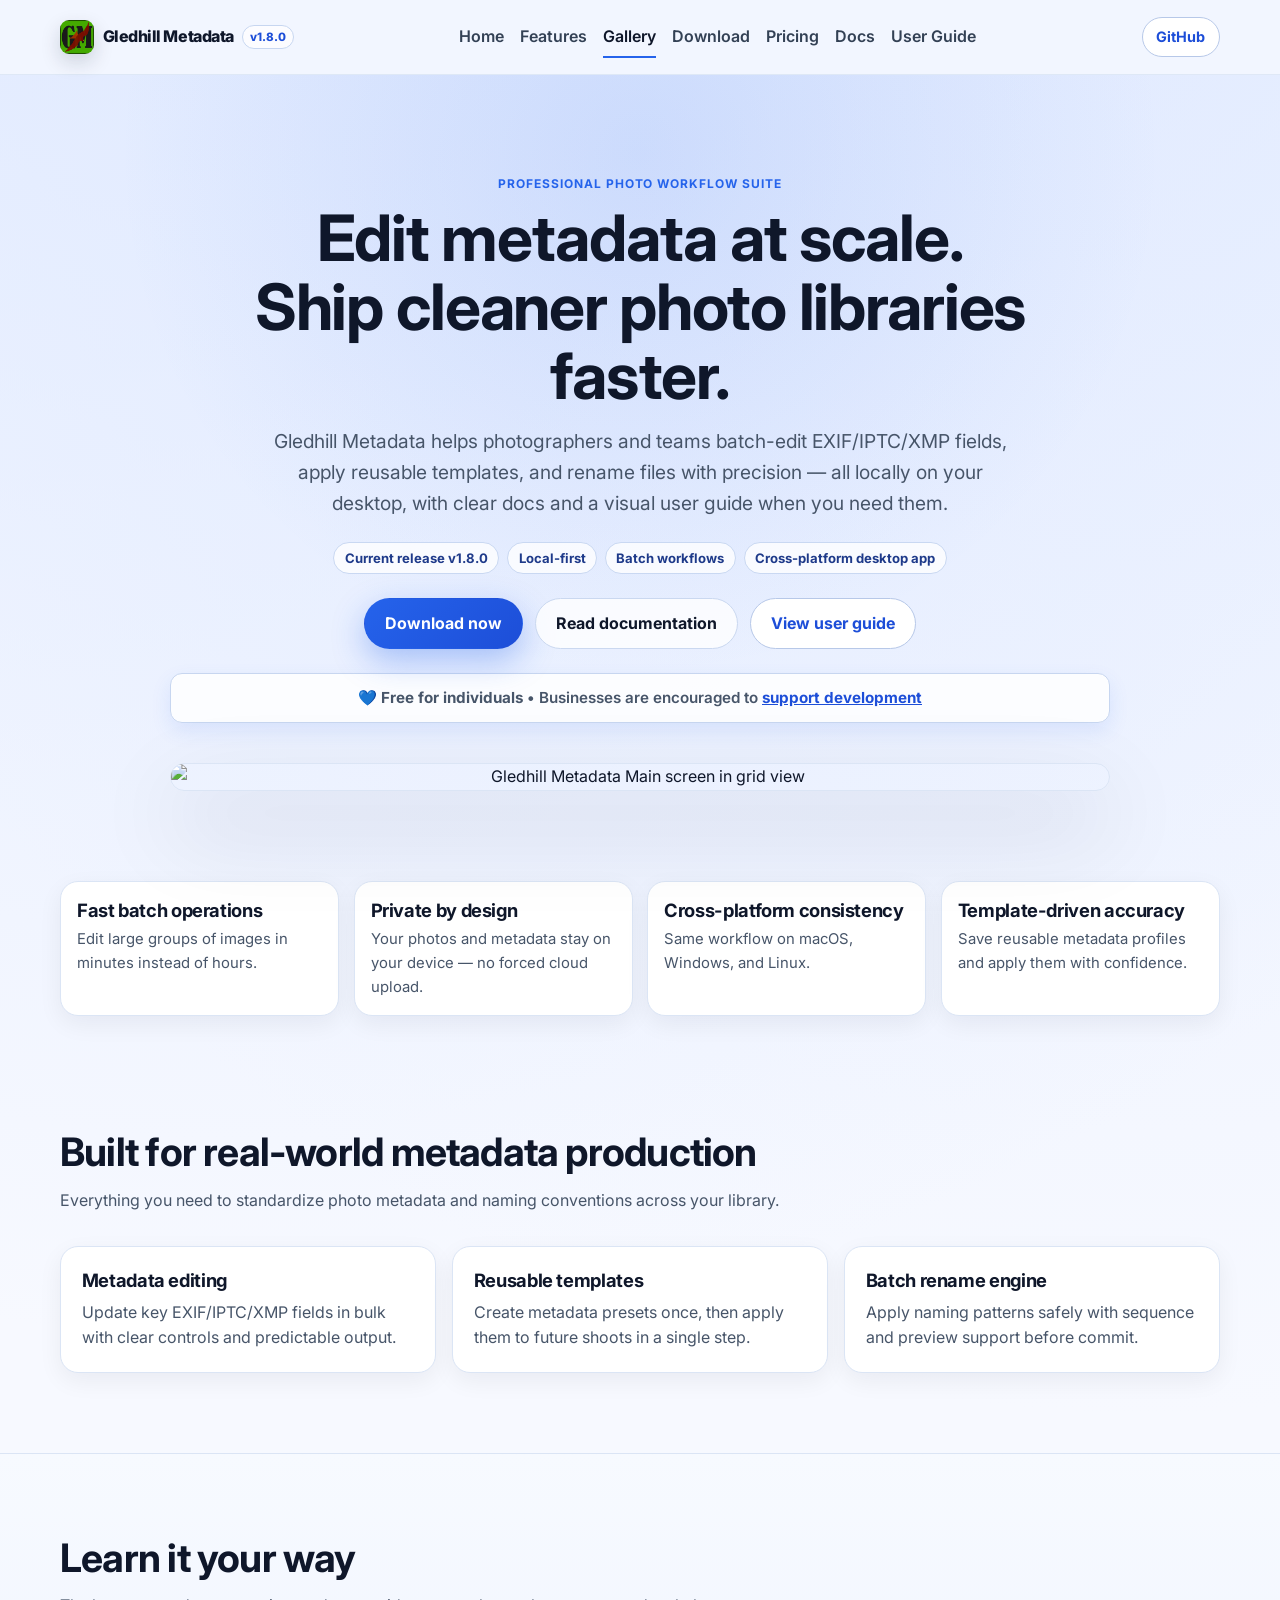
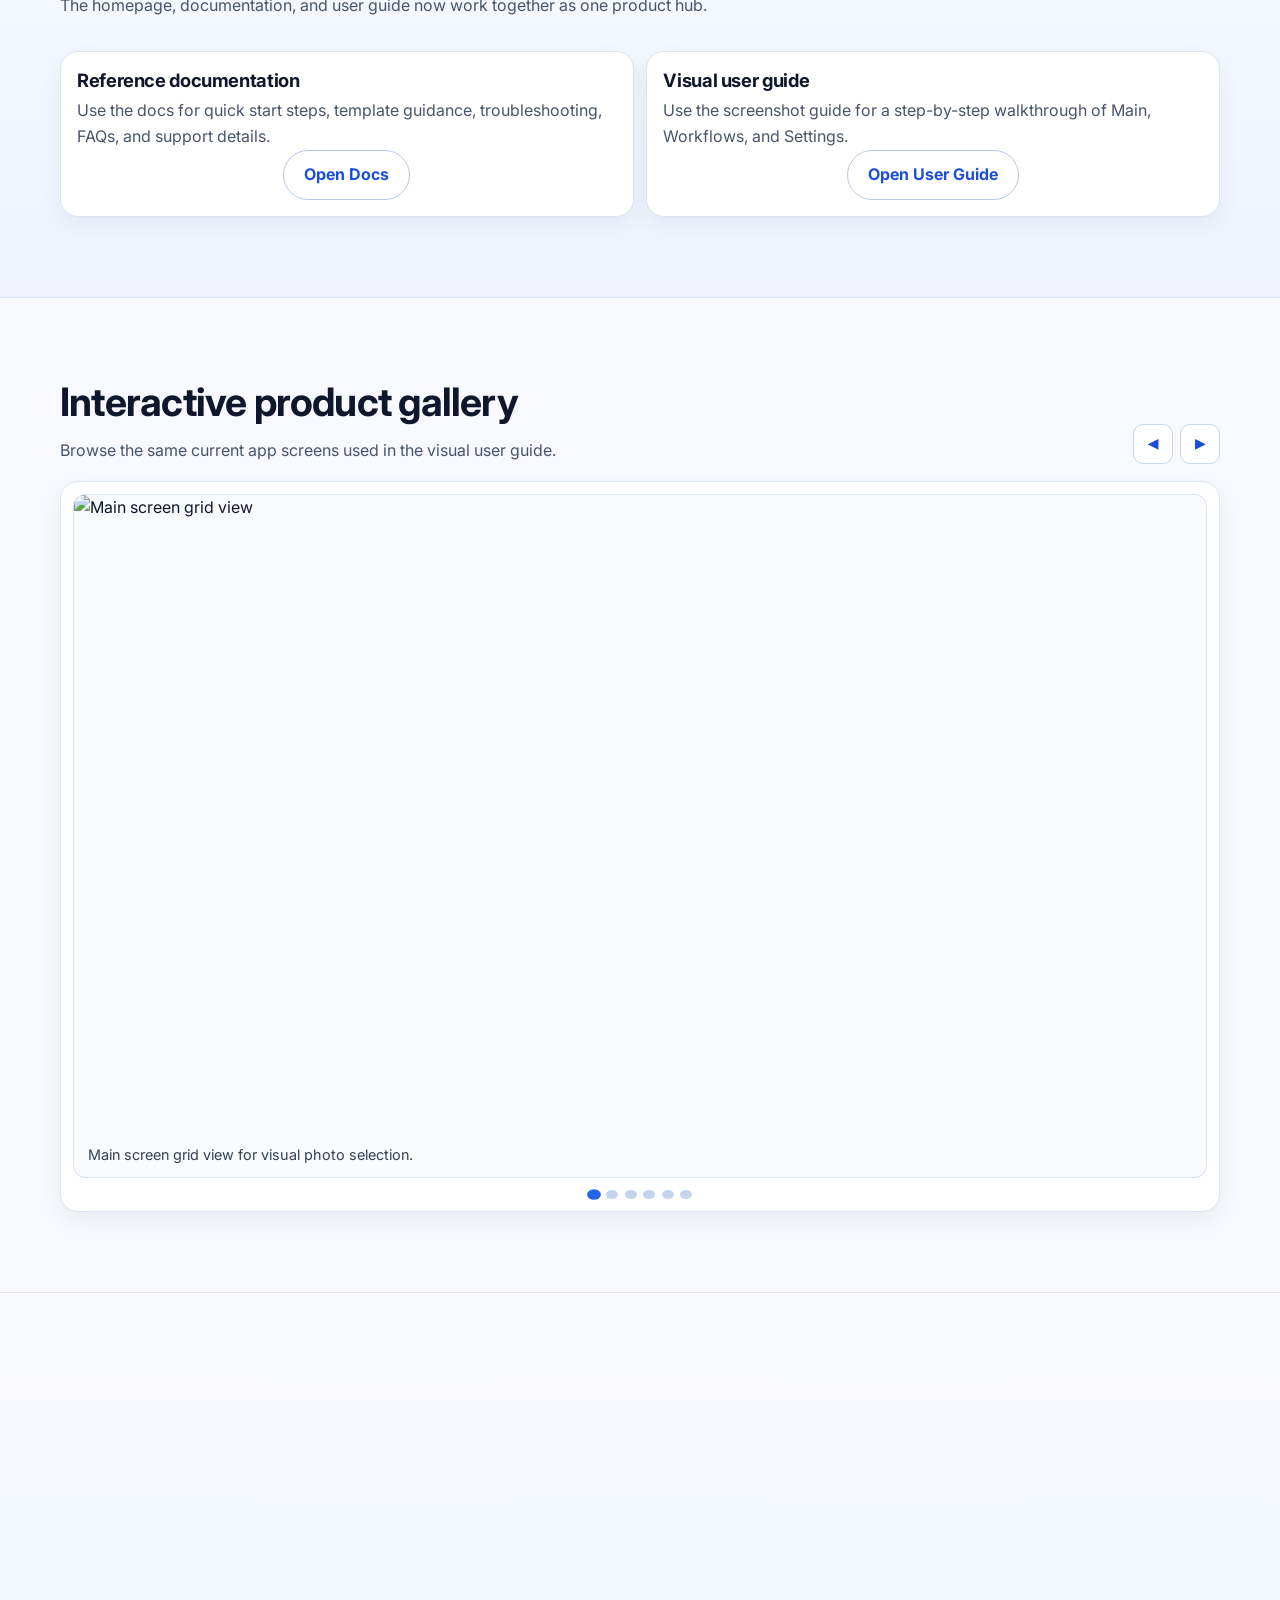
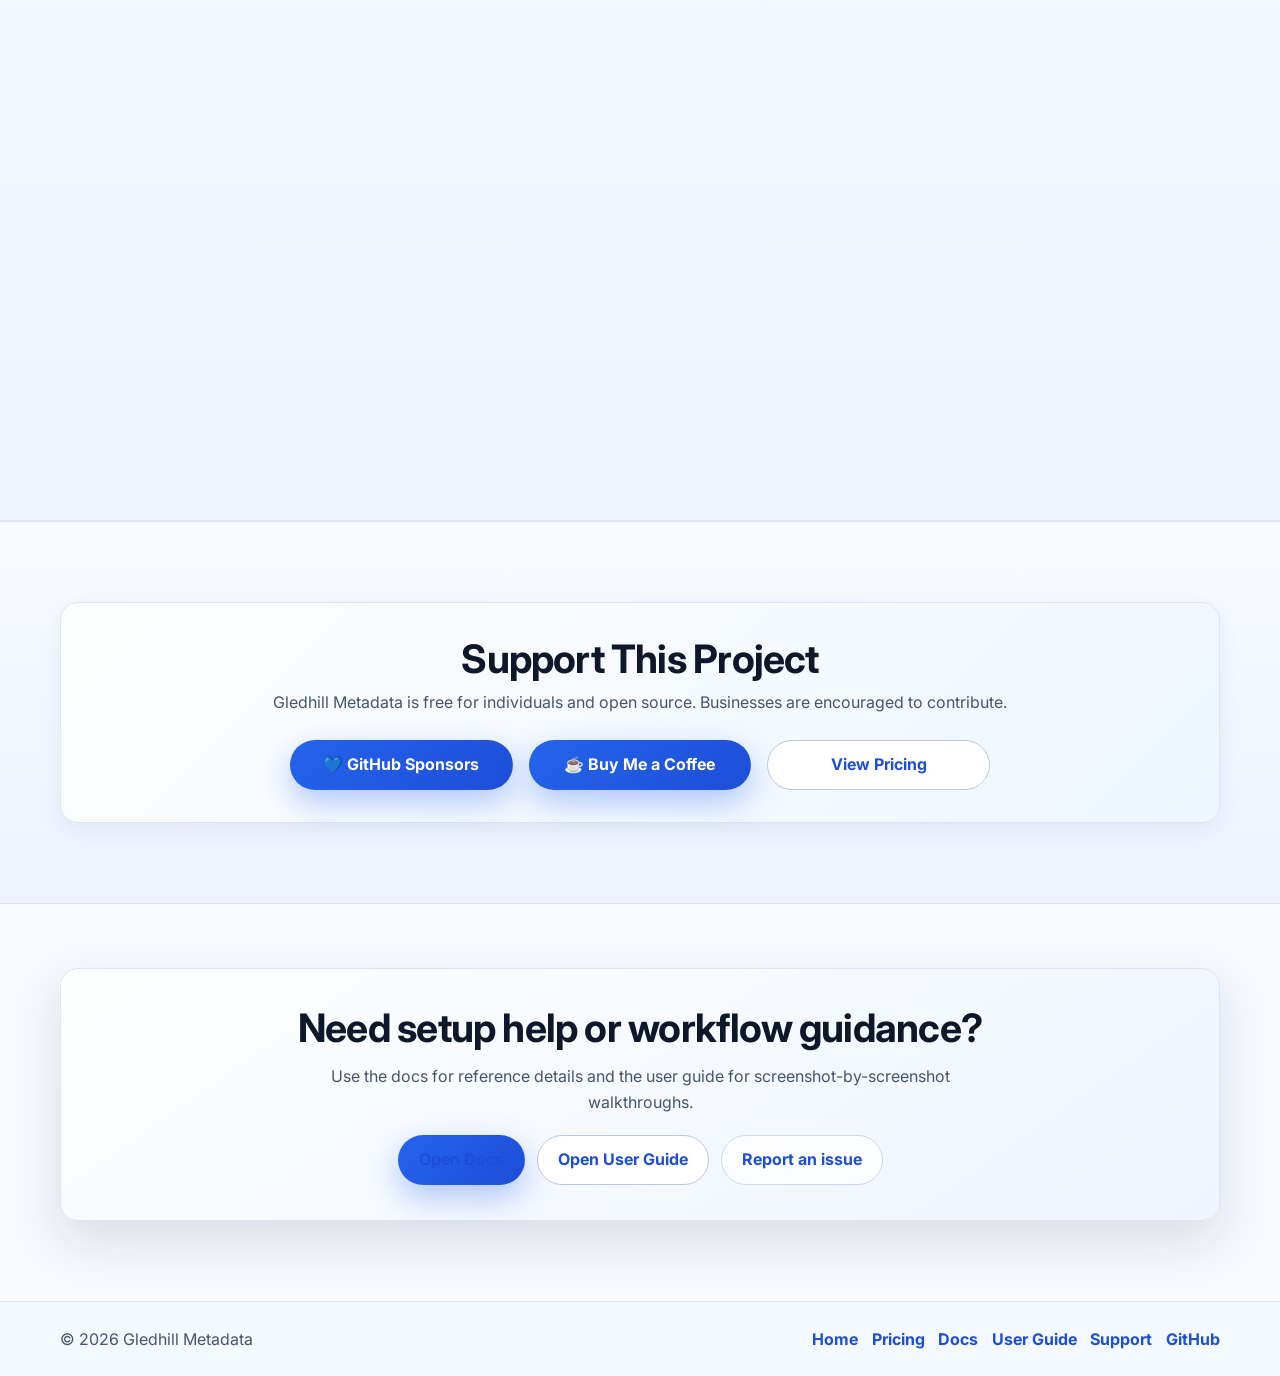
==== commit 950a20e1: "1.8.9" ====
--- a/index.html
+++ b/index.html
@@ -35,12 +35,28 @@
         <a href="#features">Features</a>
         <a href="#gallery">Gallery</a>
         <a href="#download">Download</a>
+        <a href="pricing.html">Pricing</a>
         <a href="docs.html">Docs</a>
         <a href="user-guide.html">User Guide</a>
       </nav>
-      <a class="btn btn-outline btn-small" href="https://github.com/Nerd-or-Geek/Gledhill-Metadata" target="_blank" rel="noopener noreferrer">GitHub</a>
+      <a class="btn btn-outline btn-small nav-github" href="https://github.com/Nerd-or-Geek/Gledhill-Metadata" target="_blank" rel="noopener noreferrer">GitHub</a>
+      <button class="nav-hamburger" aria-label="Toggle navigation" aria-expanded="false" aria-controls="mobile-nav">
+        <span></span><span></span><span></span>
+      </button>
     </div>
   </header>
+  <div class="mobile-nav-overlay" id="mobile-nav" aria-hidden="true">
+    <nav aria-label="Mobile navigation">
+      <a href="#top">Home</a>
+      <a href="#features">Features</a>
+      <a href="#gallery">Gallery</a>
+      <a href="#download">Download</a>
+      <a href="pricing.html">Pricing</a>
+      <a href="docs.html">Docs</a>
+      <a href="user-guide.html">User Guide</a>
+      <a href="https://github.com/Nerd-or-Geek/Gledhill-Metadata" target="_blank" rel="noopener noreferrer">GitHub ↗</a>
+    </nav>
+  </div>
 
   <main id="top">
     <section class="hero">
@@ -60,11 +76,11 @@
           <a class="btn btn-outline" href="user-guide.html">View user guide</a>
         </div>
 
-        <div class="hero-frame" aria-label="Application preview">
-          <div class="hero-frame-head">
-            <span></span><span></span><span></span>
-            <p>Gledhill Metadata</p>
-          </div>
+        <div class="support-banner">
+          <p>💙 <strong>Free for individuals</strong> • Businesses are encouraged to <a href="pricing.html">support development</a></p>
+        </div>
+
+        <div class="hero-screenshot">
           <img src="assets/screenshots/user-guide/02-GM-main-screen-Grid-view.png" alt="Gledhill Metadata Main screen in grid view" />
         </div>
       </div>
@@ -190,7 +206,7 @@
           <article class="download-card">
             <h3>macOS</h3>
             <p>Intel + Apple Silicon DMG build.</p>
-            <a class="btn btn-primary" href="downloads/Gledhill-studio-mac.dmg" download>Download .dmg</a>
+            <a class="btn btn-primary" href="downloads/Gledhill-Metadata-mac.dmg" download>Download .dmg</a>
           </article>
           <article class="download-card">
             <h3>Windows</h3>
@@ -217,6 +233,18 @@
       </div>
     </section>
 
+    <section class="section section-alt">
+      <div class="container support-callout" data-reveal>
+        <h2>Support This Project</h2>
+        <p class="section-intro">Gledhill Metadata is free for individuals and open source. Businesses are encouraged to contribute.</p>
+        <div class="grid support-buttons">
+          <a class="btn btn-primary" href="https://github.com/sponsors/Nerd-or-Geek" target="_blank" rel="noopener noreferrer">💙 GitHub Sponsors</a>
+          <a class="btn btn-primary" href="https://buymeacoffee.com/gledhill-metadata" target="_blank" rel="noopener noreferrer">☕ Buy Me a Coffee</a>
+          <a class="btn btn-outline" href="pricing.html">View Pricing</a>
+        </div>
+      </div>
+    </section>
+
     <section class="section cta-section">
       <div class="container cta-inner" data-reveal>
         <h2>Need setup help or workflow guidance?</h2>
@@ -235,8 +263,10 @@
       <p>&copy; <span id="year"></span> Gledhill Metadata</p>
       <nav class="footer-links" aria-label="Footer navigation">
         <a href="index.html">Home</a>
+        <a href="pricing.html">Pricing</a>
         <a href="docs.html">Docs</a>
         <a href="user-guide.html">User Guide</a>
+        <a href="https://github.com/sponsors/Nerd-or-Geek" target="_blank" rel="noopener noreferrer">Support</a>
         <a href="https://github.com/Nerd-or-Geek/Gledhill-Metadata" target="_blank" rel="noopener noreferrer">GitHub</a>
       </nav>
     </div>
--- a/styles.css
+++ b/styles.css
@@ -391,6 +391,14 @@
   grid-template-columns: repeat(3, minmax(0, 1fr));
 }
 
+.cards-2 {
+  grid-template-columns: repeat(2, minmax(0, 1fr));
+}
+
+.cards-4 {
+  grid-template-columns: repeat(4, minmax(0, 1fr));
+}
+
 .card {
   padding: 1.3rem;
   transition: transform 0.25s ease, box-shadow 0.25s ease;
@@ -813,6 +821,195 @@
   gap: 0.85rem;
 }
 
+/* Support & Pricing Styles */
+.support-banner {
+  margin-top: 1.5rem;
+  padding: 0.75rem 1rem;
+  border: 1px solid #c7d6f0;
+  border-radius: 12px;
+  background: rgba(255, 255, 255, 0.85);
+  color: #334155;
+  font-size: 0.95rem;
+  font-weight: 600;
+  text-align: center;
+  box-shadow: 0 8px 20px rgba(37, 99, 235, 0.1);
+}
+
+.support-banner a {
+  color: #1d4ed8;
+  font-weight: 700;
+  text-decoration: underline;
+}
+
+.support-banner a:hover {
+  color: #2563eb;
+}
+
+.support-callout {
+  text-align: center;
+  border: 1px solid var(--border);
+  border-radius: var(--radius);
+  background: linear-gradient(135deg, #fdfefe 0%, #eef6ff 100%);
+  box-shadow: var(--shadow-sm);
+  padding: 2rem 1.5rem;
+}
+
+.support-callout h2 {
+  margin-bottom: 0.3rem;
+}
+
+.support-callout .section-intro {
+  margin: 0.5rem auto 1.5rem;
+}
+
+.support-buttons {
+  grid-template-columns: repeat(3, minmax(0, 1fr));
+  max-width: 700px;
+  margin: 0 auto;
+}
+
+.pricing-grid {
+  grid-template-columns: repeat(4, minmax(0, 1fr));
+}
+
+.pricing-card,
+.support-card {
+  background: var(--surface);
+  border: 1px solid var(--border);
+  border-radius: var(--radius);
+  box-shadow: var(--shadow-sm);
+  padding: 1.8rem;
+  display: flex;
+  flex-direction: column;
+  gap: 1rem;
+  transition: transform 0.25s ease, box-shadow 0.25s ease, border-color 0.25s ease;
+}
+
+.pricing-card:hover,
+.support-card:hover {
+  transform: translateY(-4px);
+  box-shadow: var(--shadow);
+  border-color: #2563eb;
+}
+
+.pricing-header {
+  border-bottom: 1px solid #e1e9f7;
+  padding-bottom: 1rem;
+}
+
+.pricing-header h3 {
+  margin-bottom: 0.3rem;
+  color: #0f172a;
+}
+
+.pricing-desc {
+  font-size: 0.85rem;
+  color: #64748b;
+}
+
+.pricing-amount {
+  display: flex;
+  align-items: baseline;
+  gap: 0.5rem;
+}
+
+.price {
+  font-size: 1.85rem;
+  font-weight: 800;
+  color: #1d4ed8;
+}
+
+.period {
+  font-size: 0.85rem;
+  color: #64748b;
+  font-weight: 500;
+}
+
+.pricing-features {
+  list-style: none;
+  padding: 0;
+  margin: 0;
+  display: grid;
+  gap: 0.5rem;
+  flex-grow: 1;
+}
+
+.pricing-features li {
+  padding-left: 1.5rem;
+  position: relative;
+  font-size: 0.95rem;
+  color: #475569;
+  line-height: 1.5;
+}
+
+.pricing-features li::before {
+  content: "✓";
+  position: absolute;
+  left: 0;
+  color: #22c55e;
+  font-weight: 800;
+}
+
+.pricing-card .btn {
+  align-self: flex-start;
+}
+
+.support-card {
+  text-align: left;
+  padding: 1.5rem;
+}
+
+.support-card h3 {
+  margin-bottom: 0.2rem;
+  color: #0f172a;
+}
+
+.support-card p {
+  font-size: 0.95rem;
+  margin-bottom: 0.5rem;
+  flex-grow: 1;
+}
+
+.support-grid {
+  grid-template-columns: repeat(2, minmax(0, 1fr));
+  max-width: 800px;
+  margin: 0 auto 1.2rem;
+}
+
+.divider-text {
+  text-align: center;
+  margin-top: 1.2rem;
+  padding-top: 1.2rem;
+  border-top: 1px solid #e1e9f7;
+}
+
+.divider-text p {
+  font-size: 0.95rem;
+}
+
+.divider-text a {
+  color: #1d4ed8;
+  font-weight: 700;
+  text-decoration: underline;
+}
+
+.divider-text a:hover {
+  color: #2563eb;
+}
+
+.cta-inner a {
+  color: #1d4ed8;
+}
+
+.cta-inner a:hover {
+  color: #2563eb;
+  text-decoration: underline;
+}
+
+.nav a.nav-active::after {
+  transform: scaleX(1);
+}
+
 [data-reveal] {
   opacity: 0;
   transform: translateY(24px);
@@ -835,15 +1032,107 @@
   }
 }
 
+/* Hero screenshot */
+.hero-screenshot {
+  margin-top: 2.5rem;
+  border-radius: var(--radius);
+  overflow: hidden;
+  box-shadow: var(--shadow-lg);
+  border: 1px solid var(--border);
+}
+
+.hero-screenshot img {
+  width: 100%;
+  display: block;
+}
+
+/* Mobile hamburger nav */
+.nav-hamburger {
+  display: none;
+  flex-direction: column;
+  justify-content: center;
+  gap: 5px;
+  width: 40px;
+  height: 40px;
+  border: 1px solid var(--border);
+  border-radius: 10px;
+  background: rgba(255,255,255,0.85);
+  cursor: pointer;
+  padding: 8px;
+  transition: background 0.2s ease;
+}
+
+.nav-hamburger span {
+  display: block;
+  height: 2px;
+  border-radius: 2px;
+  background: var(--text);
+  transition: transform 0.25s ease, opacity 0.2s ease;
+  transform-origin: center;
+}
+
+.nav-hamburger.is-open span:nth-child(1) { transform: translateY(7px) rotate(45deg); }
+.nav-hamburger.is-open span:nth-child(2) { opacity: 0; }
+.nav-hamburger.is-open span:nth-child(3) { transform: translateY(-7px) rotate(-45deg); }
+
+.mobile-nav-overlay {
+  display: none;
+  position: fixed;
+  inset: 74px 0 0;
+  z-index: 39;
+  background: rgba(247, 249, 255, 0.97);
+  backdrop-filter: blur(12px);
+  border-top: 1px solid var(--border);
+  padding: 1.5rem;
+  overflow-y: auto;
+  transform: translateY(-8px);
+  opacity: 0;
+  pointer-events: none;
+  transition: transform 0.25s ease, opacity 0.25s ease;
+}
+
+.mobile-nav-overlay.is-open {
+  opacity: 1;
+  transform: translateY(0);
+  pointer-events: auto;
+}
+
+.mobile-nav-overlay nav {
+  display: flex;
+  flex-direction: column;
+  gap: 0.25rem;
+}
+
+.mobile-nav-overlay nav a {
+  display: block;
+  padding: 0.85rem 1rem;
+  border-radius: 12px;
+  font-weight: 600;
+  font-size: 1.1rem;
+  color: var(--text);
+  transition: background 0.2s ease, color 0.2s ease;
+}
+
+.mobile-nav-overlay nav a:hover {
+  background: #ecf3ff;
+  color: var(--primary);
+}
+
 @media (max-width: 1050px) {
   .cards-3,
   .download-grid,
-  .doc-media-grid {
+  .doc-media-grid,
+  .pricing-grid,
+  .cards-4 {
     grid-template-columns: repeat(2, minmax(0, 1fr));
   }
 
   .trust-grid {
     grid-template-columns: repeat(2, minmax(0, 1fr));
+  }
+
+  .support-buttons {
+    grid-template-columns: 1fr;
   }
 }
 
@@ -881,9 +1170,19 @@
   }
 
   .nav {
-    flex-wrap: wrap;
-    justify-content: center;
-    width: 100%;
+    display: none;
+  }
+
+  .nav-github {
+    display: none;
+  }
+
+  .nav-hamburger {
+    display: flex;
+  }
+
+  .mobile-nav-overlay {
+    display: block;
   }
 
   .section {
@@ -891,11 +1190,16 @@
   }
 
   .cards-3,
+  .cards-2,
   .download-grid,
   .trust-grid,
   .doc-grid,
   .doc-media-grid,
   .faq-grid,
+  .pricing-grid,
+  .cards-4,
+  .support-grid,
+  .support-buttons,
   .doc-sidebar nav {
     grid-template-columns: 1fr;
   }
